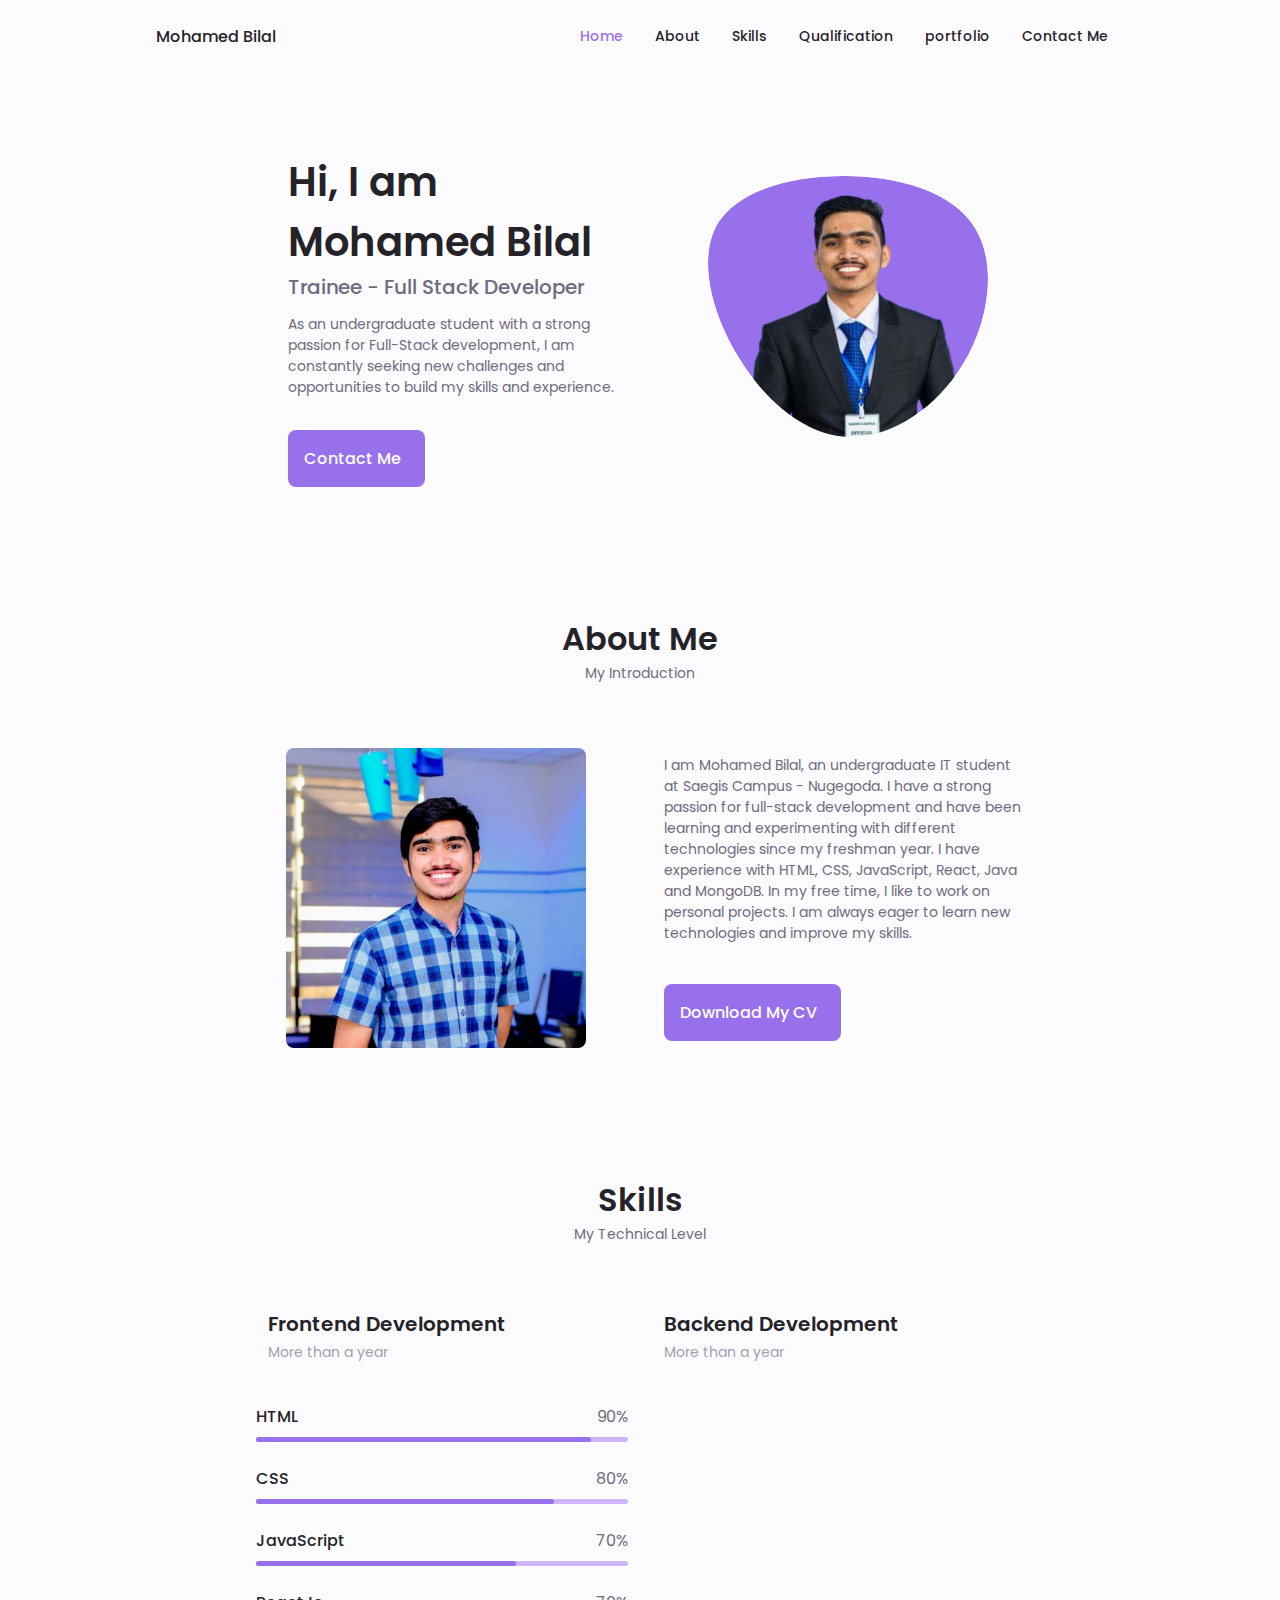
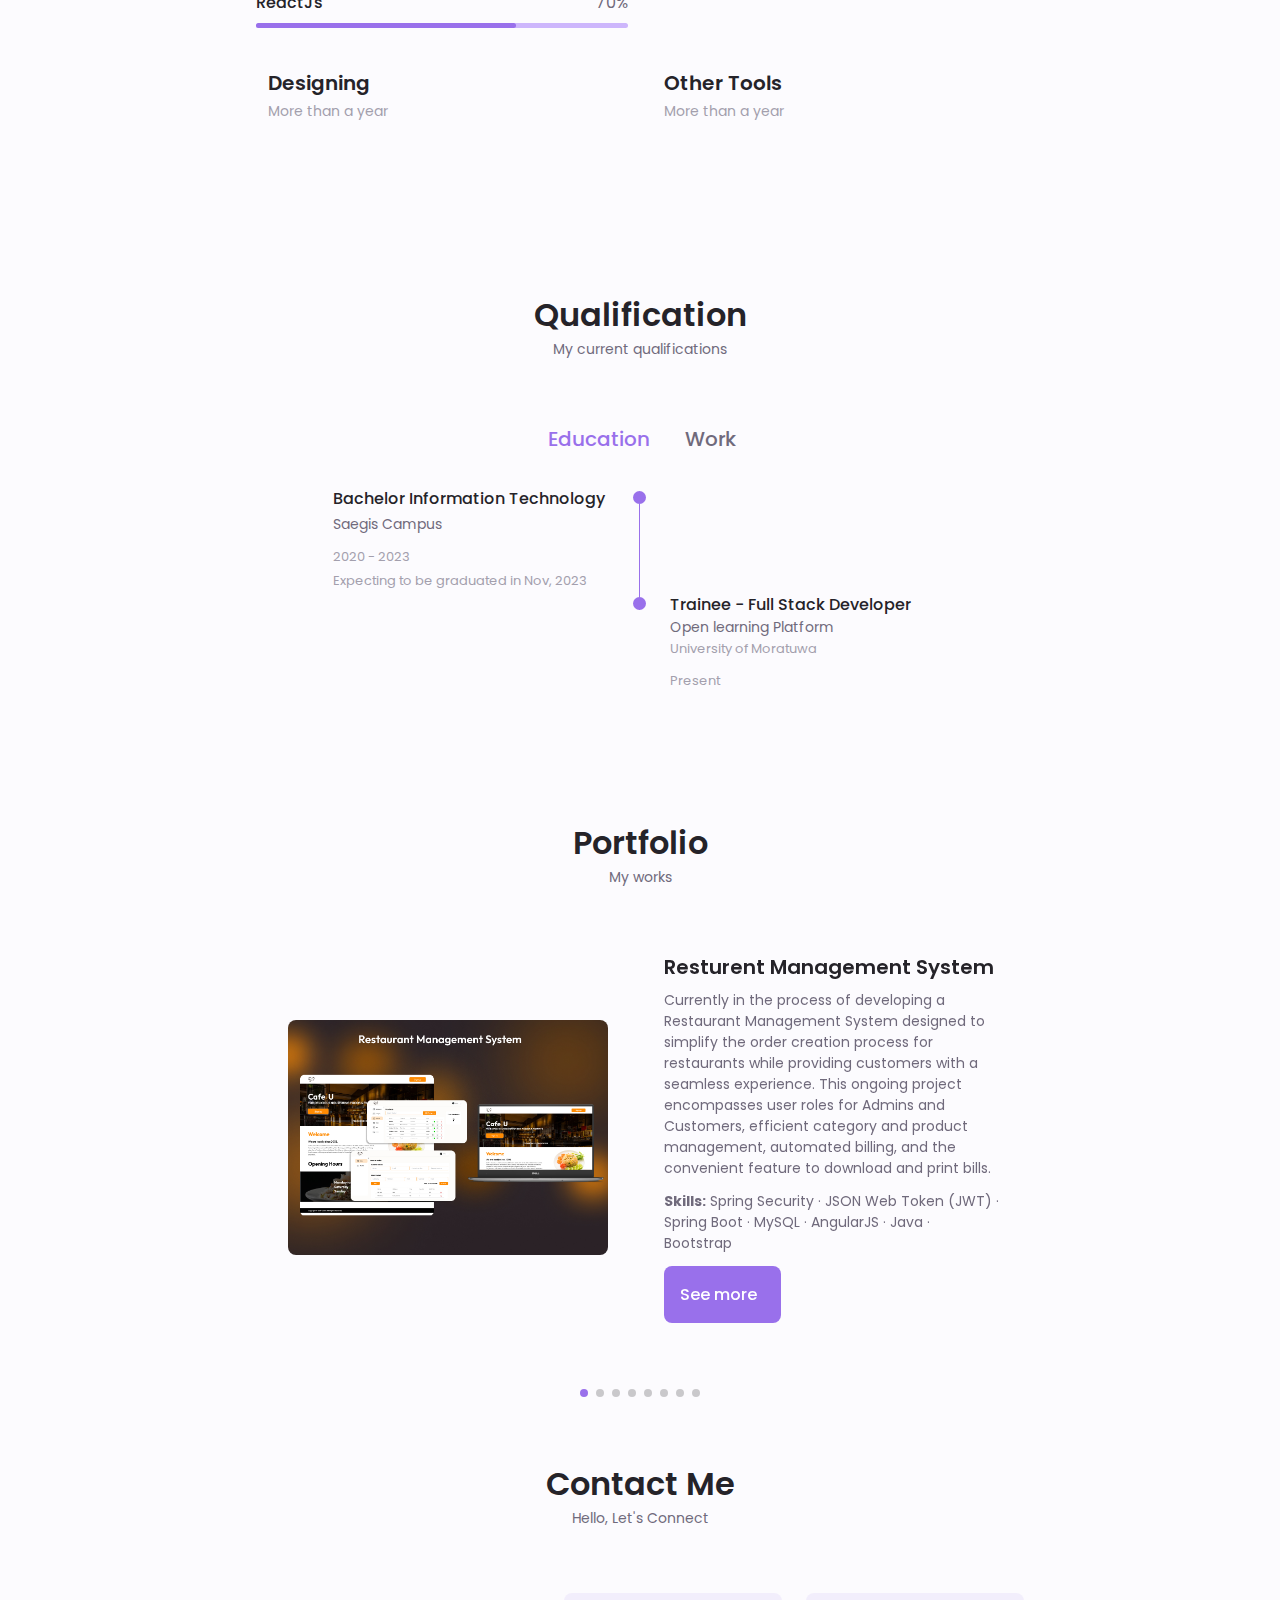
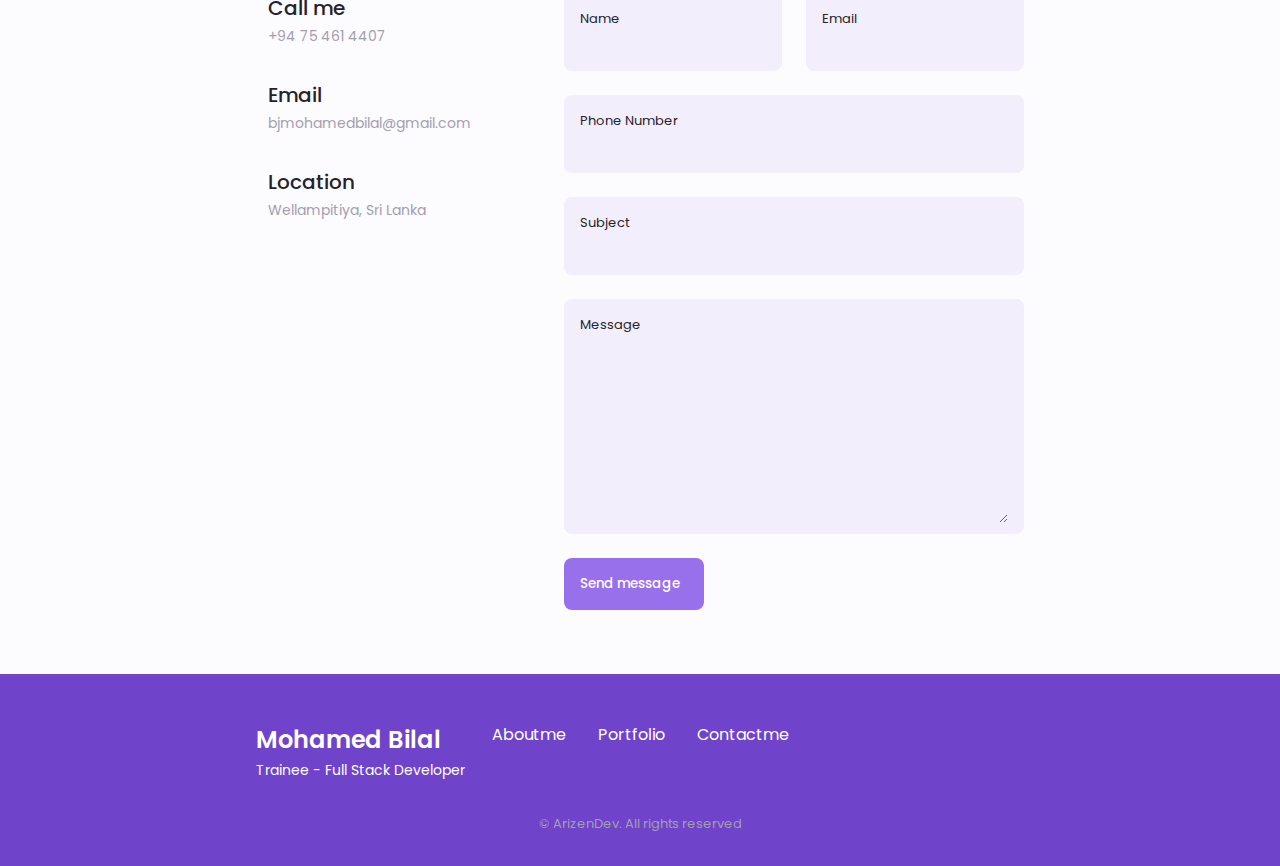
==== index.html @ ae95facd "work update" ====
<!DOCTYPE html>
    <html lang="en">
    <head>
        <meta charset="UTF-8">
        <meta name="viewport" content="width=device-width, initial-scale=1.0">

        <!--==================== UNICONS ====================-->
        <link rel="stylesheet" href="https://unicons.iconscout.com/release/v4.0.0/css/line.css">
        
        <!--==================== SWIPER CSS ====================-->
        <link rel="stylesheet" href="assets/css/swiper-bundle.min.css">
        
        <!--==================== CSS ====================-->
        <link rel="stylesheet" href="assets/css/styles.css">

        <title>Mohamed Bilal</title>
    </head>

    <body>
        <!--==================== HEADER ====================-->
        <header class="header" id="header">
            <nav class="nav container">
                <a href="#" class="nav__logo">Mohamed Bilal</a>

                <div class="nav__menu" id="nav-menu">
                    <ul class="nav__list grid">
                        <li class="nav__item">
                            <a href="#home" class="nav__link active-link">
                                <i class="uil uil-estate nav__icon"></i> Home
                            </a>
                        </li>
                        <li class="nav__item">
                            <a href="#about" class="nav__link">
                                <i class="uil uil-user nav__icon"></i> About
                            </a>
                        </li>
                        <li class="nav__item">
                            <a href="#skills" class="nav__link">
                                <i class="uil uil-bolt-alt nav__icon"></i> Skills
                            </a>
                        </li>
                        <li class="nav__item">
                            <a href="#qualification" class="nav__link">
                                <i class="uil uil-award nav__icon"></i> Qualification
                            </a>
                        </li>
                        <li class="nav__item">
                            <a href="#portfolio" class="nav__link">
                                <i class="uil uil-book-alt nav__icon"></i> portfolio
                            </a>
                        </li>
                        <li class="nav__item">
                            <a href="#contact" class="nav__link">
                                <i class="uil uil-message nav__icon"></i> Contact Me

                            </a>
                    </ul>
                    <i class="uil uil-times nav__close" id="nav-close"></i>
                </div>
                <div class="nav__btns">
                  <i class="uil uil-moon change-theme" id = "theme-button"></i>

                    <div class="nav__toggle" id="nav-toggle">
                        <i class="uil uil-bars"></i>
                    </div> 
                </div>
            </nav>
        </header>

        <!--==================== MAIN ====================-->
        <main class="main">
            <!--==================== HOME ====================-->
            <section class="home section" id="home">
                <div class="home__container container grid">
                    <div class="home__content grid">
                        <div class="home__social">
                            <a href="https://www.linkedin.com/in/bjmbilal" target="_blank" class="home__social-icon">
                                <i class="uil uil-linkedin-alt"></i>
                            </a>
                            <a href="https://github.com/Bilal025" target="_blank" class="home__social-icon">
                                <i class="uil uil-github"></i>
                            </a>
                            <a href="https://www.behance.net/bjmbilal" target="_blank" class="home__social-icon">
                                <i class="uil uil-behance"></i>
                            </a>
                        </div>
                        <div class="home__img">
                         <svg class="home__blob" viewBox="0 0 200 200" xmlns="http://www.w3.org/2000/svg" xmlns:xlink="http://www.w3.org/1999/xlink">
                                <mask id="mask0" mask-type="alpha">
                                    <path d="M190.312 36.4879C206.582 62.1187 201.309 102.826 182.328 134.186C163.346 165.547 
                                    130.807 187.559 100.226 186.353C69.6454 185.297 41.0228 161.023 21.7403 129.362C2.45775 
                                    97.8511 -7.48481 59.1033 6.67581 34.5279C20.9871 10.1032 59.7028 -0.149132 97.9666 
                                    0.00163737C136.23 0.303176 174.193 10.857 190.312 36.4879Z"/>
                                </mask>
                                <g mask="url(#mask0)">
                                    <path d="M190.312 36.4879C206.582 62.1187 201.309 102.826 182.328 134.186C163.346 
                                    165.547 130.807 187.559 100.226 186.353C69.6454 185.297 41.0228 161.023 21.7403 
                                    129.362C2.45775 97.8511 -7.48481 59.1033 6.67581 34.5279C20.9871 10.1032 59.7028 
                                    -0.149132 97.9666 0.00163737C136.23 0.303176 174.193 10.857 190.312 36.4879Z"/>
                                    <image class="home__blob-img" x="-5" y="5" href="./assets/img/perfil.png"/>
                                </g>
                            </svg> 
                            
                        </div>
                        <div class="home__data">
                          <h1 class="home__title">Hi, I am Mohamed Bilal</h1>
                          <h3 class="home__subtitle">Trainee - Full Stack Developer</h3>
                          <p class="home__description">As an undergraduate student with a strong passion for Full-Stack development, I am constantly seeking new challenges and opportunities to build my skills and experience.</p>
                          <a href="#contact" class="button button--flex">
                            Contact Me <i class="uil uil-message button__icon"></i>
                          </a>
                        </div>
                    </div>

                    <!-- <div class="home__scroll">
                       <a href="#about" class="home__scroll-button button--flex">
                        <i class="uil uil-angle-double-down home__scroll-down"></i>
                        <span class="home__scroll-name">Scroll down</span>
                        

                       </a>
                    </div> -->
                </div>
            </section>

            <!--==================== ABOUT ====================-->
            <section class="about section" id="about">
                <h2 class="section__title">About Me</h2>
                <span class="section__subtitle">My Introduction</span>

                <div class="about__container container grid">
                  <img src="./assets/img/about.jpg" alt="" class="about__img">

                  <div class="about__data">
                    <p class="about__description">I am Mohamed Bilal, an undergraduate IT student at Saegis Campus - Nugegoda. 
                      I have a strong passion for full-stack development and have been learning and experimenting with different 
                      technologies since my freshman year. I have experience with HTML, CSS, JavaScript, React, Java and MongoDB. 
                      In my free time, I like to work on personal projects. I am always eager to learn new technologies and improve my skills.</p>

                    <div class="about__button">
                      <div>
                        <a download="" href="./assets/pdf/Mohamed Bilal - CV.pdf" class="button button--flex">
                        Download My CV<i class="uil uil-download-alt button__icon"></i>
                        </a>
                      </div>
                    </div>
                  </div>
                </div>
            </section>

            <!--==================== SKILLS ====================-->
            <section class="skills section" id="skills">
              <h2 class="section__title">Skills</h2>
              <span class="section__subtitle">My Technical Level</span>
              <div class="skills__container container grid">
                <div>

                  <!-- Skill1 -->
                  <div class="skills__content skills__open">
                    <div class="skills__header">
                      <i class="uil uil-brackets-curly skills__icon"></i>

                      <div>
                        <h1 class="skills__title">Frontend Development</h1>
                        <span class="skills__subtitle">More than a year</span>
                      </div>

                      <i class="uil uil-angle-down skills__arrow"></i>
                    </div>

                    <div class="skills__list grid">

                      <div class="skills__data">
                        <div class="skills__titles">
                          <h3 class="skills__name">HTML</h3>
                          <span class="skills__number">90%</span>
                        </div>
                        <div class="skills__bar">
                          <span class="skills__percentage skills__html"></span>
                        </div>
                      </div>

                      <div class="skills__data">
                        <div class="skills__titles">
                          <h3 class="skills__name">CSS</h3>
                          <span class="skills__number">80%</span>
                        </div>
                        <div class="skills__bar">
                          <span class="skills__percentage skills__css"></span>
                        </div>
                      </div>

                      <div class="skills__data">
                        <div class="skills__titles">
                          <h3 class="skills__name">JavaScript</h3>
                          <span class="skills__number">70%</span>
                        </div>
                        <div class="skills__bar">
                          <span class="skills__percentage skills__js"></span>
                        </div>
                      </div>

                      <div class="skills__data">
                        <div class="skills__titles">
                          <h3 class="skills__name">ReactJs</h3>
                          <span class="skills__number">70%</span>
                        </div>
                        <div class="skills__bar">
                          <span class="skills__percentage skills__react"></span>
                        </div>
                      </div>

                    </div>
                  </div>
                </div>
                <div>  
                  <!-- Skill2 -->
                 <div class="skills__content skills__close">
                  <div class="skills__header">
                      <i class="uil uil-server-network-alt skills__icon"></i>

                      <div>
                        <h1 class="skills__title">Backend Development</h1>
                        <span class="skills__subtitle">More than a year</span>
                      </div>

                      <i class="uil uil-angle-down skills__arrow"></i>
                    </div>

                    <div class="skills__list grid">

                      <div class="skills__data">
                        <div class="skills__titles">
                          <h3 class="skills__name">Java</h3>
                          <span class="skills__number">80%</span>
                        </div>
                        <div class="skills__bar">
                          <span class="skills__percentage skills__java"></span>
                        </div>
                      </div>

                      <div class="skills__data"> 
                        <div class="skills__titles">
                          <h3 class="skills__name">Spring</h3>
                          <span class="skills__number">60%</span>
                        </div>
                        <div class="skills__bar">
                          <span class="skills__percentage skills__spring"></span>
                        </div>
                      </div> 

                      <div class="skills__data">
                        <div class="skills__titles">
                          <h3 class="skills__name">PHP</h3>
                          <span class="skills__number">50%</span>
                        </div>
                        <div class="skills__bar">
                          <span class="skills__percentage skills__php"></span>
                        </div>
                      </div>

                       <div class="skills__data">
                        <div class="skills__titles">
                          <h3 class="skills__name">NodeJs</h3>
                          <span class="skills__number">50%</span>
                        </div>
                        <div class="skills__bar">
                          <span class="skills__percentage skills__node"></span>
                        </div>
                      </div> 

                      <div class="skills__data">
                        <div class="skills__titles">
                          <h3 class="skills__name">My SQL</h3>
                          <span class="skills__number">80%</span>
                        </div>
                        <div class="skills__bar">
                          <span class="skills__percentage skills__sql"></span>
                        </div>
                      </div>

                      <div class="skills__data">
                        <div class="skills__titles">
                          <h3 class="skills__name">Mongo DB</h3>
                          <span class="skills__number">80%</span>
                        </div>
                        <div class="skills__bar">
                          <span class="skills__percentage skills__mongo"></span>
                        </div>
                      </div>

                      <div class="skills__data">
                        <div class="skills__titles">
                          <h3 class="skills__name">Firebase</h3>
                          <span class="skills__number">60%</span>
                        </div>
                        <div class="skills__bar">
                          <span class="skills__percentage skills__firebase"></span>
                        </div>
                      </div>

                    </div>
                  </div>

                </div>
                <div>

                  <!-- Skill3 -->
                  <div class="skills__content skills__close">
                    <div class="skills__header">
                      <i class="uil uil-swatchbook skills__icon"></i>

                      <div>
                        <h1 class="skills__title">Designing</h1>
                        <span class="skills__subtitle">More than a year</span>
                      </div>

                      <i class="uil uil-angle-down skills__arrow"></i>
                    </div>

                    <div class="skills__list grid">
 
                      <div class="skills__data">
                        <div class="skills__titles">
                          <h3 class="skills__name">Figma</h3>
                          <span class="skills__number">80%</span>
                        </div>
                        <div class="skills__bar">
                          <span class="skills__percentage skills__figma"></span>
                        </div>
                      </div>

                      <div class="skills__data">
                        <div class="skills__titles">
                          <h3 class="skills__name">Adobe XD</h3>
                          <span class="skills__number">70%</span>
                        </div>
                        <div class="skills__bar">
                          <span class="skills__percentage skills__xd"></span>
                        </div>
                      </div>

                      <div class="skills__data">
                        <div class="skills__titles">
                          <h3 class="skills__name">Illustrator</h3>
                          <span class="skills__number">70%</span>
                        </div>
                        <div class="skills__bar">
                          <span class="skills__percentage skills__illustrator"></span>
                        </div>
                      </div>

                      <div class="skills__data">
                        <div class="skills__titles">
                          <h3 class="skills__name">Photoshop</h3>
                          <span class="skills__number">70%</span>
                        </div>
                        <div class="skills__bar">
                          <span class="skills__percentage skills__photoshop"></span>
                        </div>
                      </div>

                    </div>
                  </div>

                </div>

                <div>
                  <!-- Skill4 -->
                  <div class="skills__content skills__close">
                    <div class="skills__header">
                      <i class="uil uil-archive-alt skills__icon"></i>

                      <div>
                        <h1 class="skills__title">Other Tools</h1>
                        <span class="skills__subtitle">More than a year</span>
                      </div>

                      <i class="uil uil-angle-down skills__arrow"></i>
                    </div>

                    <div class="skills__list grid">
 
                      <div class="skills__data">
                        <div class="skills__titles">
                          <h3 class="skills__name">Git</h3>
                          <span class="skills__number">60%</span>
                        </div>
                        <div class="skills__bar">
                          <span class="skills__percentage skills__git"></span>
                        </div>
                      </div>

                      <div class="skills__data">
                        <div class="skills__titles">
                          <h3 class="skills__name">WordPress</h3>
                          <span class="skills__number">70%</span>
                        </div>
                        <div class="skills__bar">
                          <span class="skills__percentage skills__wp"></span>
                        </div>
                      </div>
                    </div>
                  </div>

                </div>
              </div>
            </section>

            <!--==================== QUALIFICATION ====================-->
            <section class="qualification section" id="qualification">

              <h2 class="section__title">Qualification</h2>
              <span class="section__subtitle">My current qualifications</span>

              <div class="qualification__container container">
                <div class="qualification__tabs">
                  <div class="qualification__button button--flex qualification__active" data-target='#education'>
                    <i class="uil uil-graduation-cap qualification__icon"></i>
                    Education
                  </div>
                  <div class="qualification__button button--flex" data-target='#work'>
                    <i class="uil uil-suitcase qualification__icon"></i>
                    Work

                  </div>
                </div>

                <div class="qualification__sections">
                   <!--Conternt 1-->
                   <div class="qualification__content qualification__active" data-content id = "education">
                    <!-- data 1 -->

                     <div class="qualification__data">
                      <div>
                        <h3 class="qualification__title">Bachelor Information Technology</h3>
                        <span class="qualification__subtitle">Saegis Campus</span>
                        <div class="qualification__calendar">
                          <i class="uil uil-calendar-alt"></i>
                          2020 - 2023
                        </div>
                        <span class="qualification__subtitle-small">
                          Expecting to be graduated in Nov, 2023
                        </span>
                      </div>
                      <div>
                        <span class="qualification__rounder"></span>
                        <span class="qualification__line"></span>
                      </div>
                     </div> 

                     <div class="qualification__data">
                      <div></div>
                      <div>
                        <span class="qualification__rounder"></span>
                        <!-- <span class="qualification__line"></span> -->
                      </div>
                      <div>
                        <h3 class="qualification__title">Trainee - Full Stack Developer</h3>
                        <span class="qualification__subtitle">
                          Open learning Platform 
                          <span class="qualification__subtitle-small">
                            University of Moratuwa
                          </span>
                        </span>
                        
                        <div class="qualification__calendar">
                          <i class="uil uil-calendar-alt"></i>
                          Present
                        </div>
                      </div>
                      
                     </div> 
                      
                   </div>

                   <!--Conternt 2-->
                   <div class="qualification__content" data-content id = "work">

                    <!-- data 1 -->
                     <div class="qualification__data">
                      <div>
                        <h3 class="qualification__title">Account Assistant</h3>
                        <span class="qualification__subtitle">Grasshopers (Pvt) Ltd</span>
                        <div class="qualification__calendar">
                          <i class="uil uil-calendar-alt"></i>
                          2019 - 2020
                        </div>
                      </div>
                      <div>
                        <span class="qualification__rounder"></span>
                        <span class="qualification__line"></span>
                      </div>
                     </div> 

                     <div class="qualification__data">
                      <div></div>
                      <div>
                        <span class="qualification__rounder"></span>
                        <span class="qualification__line"></span>
                      </div>
                      <div>
                        <h3 class="qualification__title">Freelance</h3>
                        <span class="qualification__subtitle">Fiverr, Upwork, Freelancer <br>
                          <span class="qualification__subtitle-small">
                            @arizen_dev
                           </span>
                        </span>
                        <div class="qualification__calendar">
                          <i class="uil uil-calendar-alt"></i>
                          present
                        </div>
                      </div>
                      
                     </div>  
                     
                     <div class="qualification__data">
                      <div>
                        <h3 class="qualification__title">Founder</h3>
                        <span class="qualification__subtitle webtop">ArizenDev <br /> <a href="https://arizendev.com/" class="web" target="_blank"> <i class="uil uil-globe"></i> arizendev.com</a></span>
                        <div class="qualification__calendar">
                          <i class="uil uil-calendar-alt"></i>
                          2023
                        </div>
                        
                      </div>
                      <div>
                        <span class="qualification__rounder"></span>
                        <!-- <span class="qualification__line"></span> -->
                      </div>
                     </div>
                     
                   </div>
                </div>
              </div>
            </section>

            <!--==================== PORTFOLIO ====================-->
            <section class="portfolio section" id="portfolio">
                <h2 class="section__title">Portfolio</h2>
                <span class="section__subtitle">My works</span>

                <div class="portfolio__container container swiper mySwiper">
                  <div class="swiper-wrapper">

                  <div class="portfolio__content grid swiper-slide">
                  <img src="assets/img/portfolio_7.jpg" alt="" class="portfolio__img">

                    <div class="portfolio__data">
                      <h3 class="portfolio__title">Resturent Management System</h3>
                      <p class="portfolio__description">Currently in the process of developing a Restaurant Management System designed to simplify the order creation process for restaurants while providing customers with a seamless experience. This ongoing project encompasses user roles for Admins and Customers, efficient category and product management, automated billing, and the convenient feature to download and print bills.</p>
                      <p class="portfolio__description"><b>Skills:</b> Spring Security · JSON Web Token (JWT) · Spring Boot · MySQL · AngularJS · Java · Bootstrap</p>
                         <a href="https://github.com/Bilal025/RestaurantManagementSystem.git" class="button button--flex button--small portfolio__button">
                          See more
                          <i class="uil uil-arrow-up-right button__icon"></i>
                        </a> 
                    </div>
                </div>
                <div class="portfolio__content grid swiper-slide">
                  <img src="assets/img/portfolio_1.jpg" alt="" class="portfolio__img">

                    <div class="portfolio__data">
                      <h3 class="portfolio__title">EventoEMS - Event management system</h3>
                      <p class="portfolio__description">Our Event Management System is a streamlined solution for campus event planning, registration, and ticket booking. I played a key role as the architect, created the UI where I incorporated modern design principles and prioritized user experience. We are developing the system using the MERN stack.</p>
                      <p class="portfolio__description"><b>Skills:</b> Figma · Ui/ux · React.js · MongoDB · Node.js · Express.js · Requirements Analysis · Tailwind CSS</p>

                         <a href="https://github.com/Bilal025/EventoEMS.git" class="button button--flex button--small portfolio__button">
                          See more
                          <i class="uil uil-arrow-up-right button__icon"></i>
                        </a> 
                    </div>
                </div>

                <div class="portfolio__content grid swiper-slide">
                  <img src="assets/img/portfolio_8.jpg" alt="" class="portfolio__img">

                    <div class="portfolio__data">
                      <h3 class="portfolio__title">The Yacht Sri Lanka - Hotel Booking Website</h3>
                      <p class="portfolio__description">I designed a sleek hotel booking site for Yacht Sri Lanka using WordPress, with a visually stunning UI designed in Figma. The platform features a user-friendly booking system, ensuring a seamless and elegant experience for visitors. The responsive design guarantees accessibility across devices, while WordPress flexibility empowers easy content management for the client.</p>
                        <p class="portfolio__description"><b>Skills:</b> WordPress · CMS · Figma</p>

                         <a href="https://theyachtsrilanka.com" class="button button--flex button--small portfolio__button">
                          Demo
                          <i class="uil uil-arrow-up-right button__icon"></i>
                        </a> 
                    </div>
                </div>

                <div class="portfolio__content grid swiper-slide">
                  <img src="assets/img/portfolio_2.jpg" alt="" class="portfolio__img">

                    <div class="portfolio__data">
                      <h3 class="portfolio__title">Ecommerce mobile App - Kotlin</h3>
                      <p class="portfolio__description">Introducing my Kotlin Mock Ecommerce Mobile App, 
                        showcasing my proficiency in Kotlin programming. 
                        I am planning to develop additional functionalities and deploy it on a 
                        live server for an enhanced shopping experience.</p>
                        <p class="portfolio__description"><b>Skills:</b> XML · Android Studio · Kotlin</p>

                         <a href="https://github.com/Bilal025/EShopECO.git" class="button button--flex button--small portfolio__button">
                          Demo
                          <i class="uil uil-arrow-up-right button__icon"></i>
                        </a> 
                    </div>
                </div>

                <div class="portfolio__content grid swiper-slide">
                  <img src="assets/img/portfolio_6.jpg" alt="" class="portfolio__img">

                    <div class="portfolio__data">
                      <h3 class="portfolio__title">Car Sharing Platform - UI design</h3>
                      <p class="portfolio__description">Enhancing the Car Sharing Platform Journey! Discover the Stylish and Intuitive Mobile UI Design I Created for a Seamless Experience.</p>
                         <a href="https://www.behance.net/gallery/178337799/Car-sharing-platform" class="button button--flex button--small portfolio__button">
                          Checkout on Behance
                          <i class="uil uil-arrow-up-right button__icon"></i>
                        </a> 
                    </div>
                </div>

                <div class="portfolio__content grid swiper-slide">
                  <img src="assets/img/portfolio_5.png" alt="" class="portfolio__img">

                    <div class="portfolio__data">
                      <h3 class="portfolio__title">Hotel Booking Website Design</h3>
                      <p class="portfolio__description">Prototype UI Design for Hotel Booking Website Created Using Figma. This design is for a case study aimed at recreating a website.</p>
                         <a href="https://www.behance.net/gallery/174541839/Hotel-Booking-website-design" class="button button--flex button--small portfolio__button">
                          Checkout on Behance
                          <i class="uil uil-arrow-up-right button__icon"></i>
                        </a> 
                    </div>
                </div>

                <div class="portfolio__content grid swiper-slide">
                  <img src="assets/img/portfolio_3.jpg" alt="" class="portfolio__img">

                    <div class="portfolio__data">
                      <h3 class="portfolio__title">Portfolio website</h3>
                      <p class="portfolio__description">My portfolio website, built during my leisure time, 
                        presents a professional profile to recruiters, 
                        showcasing my skills and projects for career advancement.</p>
                        <p class="portfolio__description"><b>Skills:</b> JavaScript · HTML · Cascading Style Sheets (CSS)</p>

                         <a href="#" class="button button--flex button--small portfolio__button">
                          See More
                          <i class="uil uil-arrow-up-right button__icon"></i>
                        </a> 
                    </div>
                </div>

                <div class="portfolio__content grid swiper-slide">
                  <img src="assets/img/portfolio_4.jpg" alt="" class="portfolio__img">

                    <div class="portfolio__data">
                      <h3 class="portfolio__title">Field visit mobile App UI design</h3>
                      <p class="portfolio__description">Prototype UI design for university Field visit mobile app created using Adobe XD</p>
                        <!-- <a href="#" class="button button--flex button--small portfolio__button">
                          Checkout on Behance
                          <i class="uil uil-arrow-up-right button__icon"></i>
                        </a> -->
                    </div>
                </div>
                </div>

                <div class="swiper-button-next">
                  <i class="uil uil-angle-right-b swiper-portfolio-icon"></i>
                </div>
                <div class="swiper-button-prev">
                  <i class="uil uil-angle-left-b swiper-portfolio-icon"></i>
                </div>

                <div class="swiper-pagination"></div>
              </div>
            </section>

            <!--==================== CONTACT ME ====================-->
            <section class="contact section" id="contact">
              <h2 class="section__title">Contact Me</h2>
              <span class="section__subtitle">Hello, Let's Connect</span>

              <div class="contact__container container grid">
                <div>
                  <div class="contact__information">
                    <i class="uil uil-phone contact__icon"></i>
                    
                    <div>
                      <h3 class="contact__title">Call me</h3>
                      <span class="contact__subtitle">+94 75 461 4407</span> 
                    </div>
                  </div>

                  <div class="contact__information">
                    <i class="uil uil-envelope contact__icon"></i>
                    
                    <div>
                      <h3 class="contact__title">Email</h3>
                      <span class="contact__subtitle">bjmohamedbilal@gmail.com</span>
                    </div>
                  </div>

                  <div class="contact__information">
                    <i class="uil uil-map-marker contact__icon">  </i>
                    
                    <div>
                      <h3 class="contact__title">Location</h3>
                      <span class="contact__subtitle">Wellampitiya, Sri Lanka</span>
                    </div>
                  </div>
                </div>
          <!-- FORM-->  
                <form action="https://formsubmit.co/4cc9ce037cc29cca28f26332a8a9261b" method="POST" class="contact__form grid">
                  <div class="contact__inputs grid">
                    <div class="contact__content">
                      <lable class="contact__lable">Name</lable>
                      <input type="text" name="name" id="formName" class="contact__input" required>
                    </div>
                    <div class="contact__content">
                      <lable class="contact__lable">Email</lable>
                      <input type="email" name="email" id="formEmail" class="contact__input" required>
                    </div> 
                  </div>
                  <div class="contact__content">
                    <lable class="contact__lable">Phone Number</lable>
                    <input type="text" name="number" id="formNumber" class="contact__input" required>
                  </div> 
                  <div class="contact__content">
                    <lable class="contact__lable">Subject</lable>
                    <input type="text" name="_subject" value="" id="formSubject" class="contact__input" required>
                  </div> 
                  <div class="contact__content">
                    <lable class="contact__lable">Message</lable>
                    <textarea name="message" id="formMessage" cols="0" rows="7" class="contact__input"></textarea>
                  </div> 
                  <input type="hidden" name="_captcha" value="false">
                  <input type="hidden" name="_template" value="table">
                  <input type="hidden" name="_next" value="https://bilal025.github.io/Bilal-portfolio-website/Thanks.html">
                  <!-- <input type="hidden" name="_next" value="http://127.0.0.1:5500/Thanks.html"> -->
                  <!-- <input type="hidden" name="_autoresponse" value="your custom message">-->

                  <div>
                    <button type="submit" class="button button--flex" onsubmit="reset();">
                      Send message
                      <i class="uil uil-message button__icon"></i>
                    </button>
                  </div>
                </form>
              </div> 
            </section>
        </main>

        <!--==================== FOOTER ====================-->
        <footer class="footer">
         <div class="footer__bg">
          <div class="footer__container container grid">
            <div>
              <h1 class="footer__title">Mohamed Bilal</h1>
              <span class="footer__subtitle">Trainee - Full Stack Developer</span>
              
            </div>
            <ul class="footer__links">
              <li>
                <a href="#about" class="footer__link">Aboutme</a>
              </li>
              <li>
                <a href="#portfolio" class="footer__link">Portfolio</a>
              </li>
              <li>
                <a href="#contact" class="footer__link">Contactme</a>
              </li>
            </ul>
            

            <div class="footer__socials">
              <a href="https://web.facebook.com/mobilal025/" target="_blank" class="footer__social">
                <i class="uil uil-facebook-f"></i>
              </a>
              <a href="https://www.instagram.com/__mr_._jay__/" target="_blank" class="footer__social">
                <i class="uil uil-instagram"></i>
              </a>
              <a href="https://www.linkedin.com/in/bjmbilal/" target="_blank" class="footer__social">
                <i class="uil uil-linkedin-alt"></i>
              </a>
            </div>
          </div>

          <p class="footer__copy">&#169 ArizenDev. All rights reserved</p>
         </div>
        </footer>
        
        <!--==================== SCROLL TOP ====================-->
        
        <a href="#" class="scrollup" id="scroll-up">
          <i class="uil uil-arrow-up scrollup__icon"></i>
        </a>

        <!--==================== SWIPER JS ====================-->
        <script src="assets/js/swiper-bundle.min.js"></script>

        <!--==================== MAIN JS ====================-->
        <script src="assets/js/main.js"></script>

        <!--==================== EMAIL send ====================-->
        <script src="https://smtpjs.com/v3/smtp.js"></script>
    </body>
</html>
---- assets/css/styles.css ----
/*==================== GOOGLE FONTS ====================*/
@import url('https://fonts.googleapis.com/css2?family=Poppins:wght@400;500;600&display=swap');

/*==================== VARIABLES CSS ====================*/
:root {
    --header-height: 3rem;

    /*========== Colors ==========*/
    --hue-color: 260; /*277 230*/
    --first-color: hsl(var(--hue-color), 75%, 68%);
    --first-color-second: hsl(var(--hue-color), 69%, 61%);
    --first-color-alt: hsl(var(--hue-color), 57%, 53%);
    --first-color-lighter: hsl(var(--hue-color), 92%, 85%);
    --title-color: hsl(var(--hue-color), 8%, 15%);
    --text-color: hsl(var(--hue-color), 8%, 45%);
    --text-color-light: hsl(var(--hue-color), 8%, 65%);
    --input-color: hsl(var(--hue-color), 70%, 96%);
    --body-color: hsl(var(--hue-color), 60%, 99%);
    --container-color: #fff;
    --scroll-bar-color: hsl(var(--hue-color), 12%, 90%);
    --scroll-thumb-color: hsl(var(--hue-color), 12%, 80%);
    
    --body-font: 'Poppins', sans-serif;

    
    --big-font-size: 2rem;
    --h1-font-size: 1.5rem;
    --h2-font-size: 1.25rem;
    --h3-font-size: 1.125rem;
    --normal-font-size: .938rem;
    --small-font-size: .813rem;
    --smaller-font-size: .6669rem;

    /*========== Font weight ==========*/
    --font-medium: 500;
    --font-semi-bold: 600;
    --font-bold: 800;

    /*========== Margenes Bottom ==========*/
    /* .25rem = 4px, .5rem = 8px, .75rem = 12px ... */
    --mb-0-25: .25rem;
    --mb-0-5: .5rem;
    --mb-0-75: .75rem;
    --mb-1: 1rem;
    --mb-1-5: 1.5rem;
    --mb-2: 2rem;
    --mb-2-5: 2.5rem;
    --mb-3: 3rem;

    /*========== z index ==========*/
    --z-tooltip: 10;
    --z-fixed: 100;
    --z-modal: 1000;
}

/* Font size for large devices */
@media screen and (min-width: 968px) {
    :root {
        --big-font-size: 2.5rem;
        --h1-font-size: 2rem; 
        --h2-font-size: 1.5rem;
        --h3-font-size: 1.25rem;
        --normal-font-size: 1rem;
        --small-font-size: .875rem;
        --smaller-font-size: .813rem;
    }
}

/*========== Variables Dark theme ==========*/
body.dark-theme{
    --first-color-second: hsl(var(--hue-color), 30%, 8%);
    --title-color: hsl(var(--hue-color), 8%, 95%);
    --text-color: hsl(var(--hue-color), 8%, 75%);
    --input-color: hsl(var(--hue-color), 29%, 16%);
    --body-color: hsl(var(--hue-color), 28%, 12%);
    --container-color: hsl(var(--hue-color), 29%, 16%);
    --scroll-bar-color: hsl(var(--hue-color), 12%, 48%);
    --scroll-thumb-color: hsl(var(--hue-color), 12%, 36%);
}


/*========== Button Dark/Light ==========*/
.nav__btns{
  display: flex;
  align-items: center;
}
.change-theme{
  font-size: 1.25rem;
  color: var(--title-color);
  margin-right: var(--mb-1);
  cursor: pointer;
}
.change-theme:hover{
  color: var(--first-color);
}


/*==================== BASE ====================*/
* {
  box-sizing: border-box;
  padding: 0;
  margin: 0;
}

html {
  scroll-behavior: smooth;
}

body {
  margin: 0 0 var(--header-height) 0;
  font-family: var(--body-font);
  font-size: var(--normal-font-size);
  background-color: var(--body-color);
  color: var(--text-color);
  
}

h1, h2, h3, h4 {
  color: var(--title-color);
  font-weight: var(--font-semi-bold);
}

ul {
  list-style: none;
}

a {
  text-decoration: none;
}

img {
  max-width: 100%;
  height: auto;
}
button{
  text-decoration: none;
  outline: none;
  border: none;
  font-family: var(--body-font);
  cursor: pointer;
}

/*==================== REUSABLE CSS CLASSES ====================*/
.section {
  padding: 2rem 0 4rem;
}

.section__title {
  font-size: var(--h1-font-size);
  color: var(--title-color);
}

.section__subtitle {
  display: block;
  font-size: var(--small-font-size);
  margin-bottom: var(--mb-3);
}

.section__title, 
.section__subtitle {
  text-align: center;
}

/*==================== LAYOUT ====================*/
.container {
  max-width: 768px;
  margin-left: var(--mb-0-5);
  margin-right: var(--mb-0-5);
}

.grid {
  display: grid;
  gap: 1.5rem;
}

.header {
  width: 100%;
  position: fixed;
  bottom: 0;
  left: 0;
  z-index: var(--z-fixed);
  background-color: var(--body-color);
}

/*==================== NAV ====================*/
.nav {
  max-width: 968px;
  height: var(--header-height);
  display: flex;
  justify-content: space-between;
  align-items: center;
}
.nav__logo,
.nav__toggle{
  color: var(--title-color);
  font-weight: var(--font-medium);
}
.nav__logo:hover{
  color: var(--first-color);
}
.nav__toggle{
  font-size: 1.1rem; 
  cursor: pointer;
}
.nav__toggle:hover{
  color: var(--first-color);
}
@media screen and (max-width: 767px) {
  .nav__menu{
    position: fixed;
    bottom: -100%;
    left: 0;
    width: 100%;
    background-color: var(--body-color);
    padding: 2rem 1.5rem 4rem;
    box-shadow: 0 -1px 4px rgba(0, 0, 0, .15);
    border-radius: 1.5rem;
    transition: .4s;
  }
}
  .nav__list{
    grid-template-columns: repeat(3, 1fr);
    gap: 2rem;
  } 
  .nav__link{
    display: flex;
    flex-direction: column;
    align-items: center;
    font-size: var(--small-font-size);
    color: var(--title-color);
    font-weight: var(--font-medium);
  }
  .nav__link:hover{
    color: var(--first-color);
  }
  .nav__icon {
    font-size: 1.2rem;
  }
  .nav__close{
    position: absolute;
    right: 1.3rem;
    bottom: .5rem;
    font-size: 1.5rem;
    cursor: pointer;
    color: var(--first-color);
  }
  .nav__close:hover{
    color: var(--first-color-alt);
  }

/* show menu */
.show-menu{
  bottom: 0;
}


/* Active link */
.active-link{
  color: var(--first-color);
}

/* Change background header */
.scroll-header{
  box-shadow: 0 -1px 4px rgba(0, 0, 0, .15);
}


/*==================== HOME ====================*/
.home__container{
  gap: 1rem;
}
.home__content{
  grid-template-columns: .5fr 3fr;
  padding-top: 3.5rem;
  align-items: center;
}
.home__social{
  display: grid;
  grid-template-columns: max-content;
  row-gap: 1rem;
}
.home__social-icon{
  font-size: 1.25rem;
  color: var(--first-color);
}
.home__social-icon:hover{
  color: var(--first-color-alt);
}
.home__blob{
  width: 200px;
  fill: var(--first-color);
}
.home__blob-img{
    width: 220px;
      
}
.home__data{
  grid-column: 1/3;
}
.home__title{
  font-size: var(--big-font-size);
}
.home__subtitle{
  font-size: var(--h3-font-size);
  color: var(--text-color);
  font-weight: var(--font-medium);
  margin-bottom: var(--mb-0-75);
}
.home__description{
  margin-bottom: var(--mb-2);
  font-size: var(--small-font-size);
}
.home__scroll{
  display: none;
}
.home__scroll-button{
  color: var(--first-color);
  transition: .3s;
}
.home__scroll-button:hover{
  transform: translateY(.25rem);
}
.home__scroll-down{
  font-size: 2rem;
}
.home__scroll-name{
  font-size: var(--small-font-size);
  color: var(--title-color);
  font-weight: var(--font-medium);
  margin-right: var(--mb-0-25);
}

/*==================== BUTTONS ====================*/
.button{
  display: inline-block;
  background-color: var(--first-color);
  color: #fff;
  padding: 1rem;
  border-radius: .5rem;
  font-weight: var(--font-medium);
}
.button:hover{
  background-color: var(--first-color-alt);
}
.button__icon{
  font-size: 1rem;
  margin-left: var(--mb-0-5);
  transition: .3s;
}
.button--flex{
  display: inline-flex;
  align-items: center;
}

/*==================== ABOUT ====================*/
.about__img{
  width: 200px;
  border-radius: .5rem;
  justify-self: center;
  align-items: center;
}
.about__description{
  text-align: center;
  margin-bottom: var(--mb-2-5);
  font-size: var(--small-font-size);
}
.about__button{
  display: flex;
   justify-content: center;
}
/*==================== SKILLS ====================*/
.skills__container{
  row-gap: 0;

}
.skills__header{
  display: flex;
  align-items: center;
  margin-bottom: var(--mb-2-5);
  cursor: pointer;
}
.skills__icon,
.skills__arrow{
   font-size: 2rem;
   color: var(--first-color);
}
.skills__icon{
  margin-right: var(--mb-0-75);
}
.skills__title{
  font-size: var(--h3-font-size);
}
.skills__subtitle{
  font-size: var(--small-font-size);
  color: var(--text-color-light);
}
.skills__arrow{
  margin-left: auto;
  transition: .4s;
}
.skills__titles{
  display: flex;
  justify-content: space-between;
  margin-bottom: var(--mb-0-5);
}
.skills__name{
  font-size: var(--normal-font-size);
  font-weight: var(--font-medium);
}
.skills__bar,
.skills__percentage{
  height: 5px;
  border-radius: .25rem;
}
.skills__bar{
  background-color: var(--first-color-lighter);
}
.skills__percentage{
  display: block; 
  background-color: var(--first-color);
}
.skills__html{
  width: 90%;
}
.skills__css{
  width: 80%;
}
.skills__js{
  width: 70%;
}
.skills__react{
  width: 70%;
}
.skills__git{
  width: 80%;
}
.skills__wp{
  width: 70%;
}
.skills__java{
  width: 80%;
}
.skills__php{
  width: 50%;
}
.skills__sql{
  width: 80%;
}
.skills__mongo{
  width: 80%;
}
.skills__firebase{
  width: 60%;
}
.skills__spring{
  width: 60%;
}
.skills__node{
  width: 50%;
}
.skills__figma{
  width: 80%;
}
.skills__xd{
  width: 70%;
}
.skills__illustrator{
  width: 70%;
}
.skills__photoshop{
  width: 70%;
}
.skills__close .skills__list{
  height: 0;
  overflow: hidden;
}

.skills__open .skills__list{
  height: max-content;
  margin-bottom: var(--mb-2-5);
}
.skills__open .skills__arrow{
  transform: rotate(-180deg);
}

/*==================== QUALIFICATION ====================*/

.qualification__tabs{
  display: flex;
  justify-content: space-evenly;
  margin-bottom: var(--mb-2);
}

.qualification__button{
  font-size: var(--h3-font-size);
  font-weight: var(--font-medium);
  cursor: pointer;
}
.qualification__button:hover{
  color: var(--first-color);
}
.qualification__icon{
  font-size: 1.8rem;
  margin-right: var(--mb-0-25) ;
}
.qualification__data{
  display: grid;
  grid-template-columns: 1fr max-content 1fr;
  column-gap: 1.5rem; 
}
.qualification__title{
  font-size: var(--normal-font-size);
  font-weight: var(--font-medium);
}

.qualification__subtitle{
  display: inline-block;
  font-size: var(--small-font-size);
  margin-bottom: var(--mb-0-75);
}
.web{
  margin-top: 10px;
  color: var(--text-color-light);
  font-weight: var(--font-medium);
}
.webtop{
  line-height: 28px;
}
.qualification__subtitle-small{
  display: inline-block;
  font-size: var(--smaller-font-size);
  color: var(--text-color-light);
}

.qualification__calendar{
  font-size: var(--smaller-font-size);
  color: var(--text-color-light);
}

.qualification__rounder{
  display: inline-block;
  width: 13px;
  height: 13px;
  background-color: var(--first-color);
  border-radius: 50%;
}

.qualification__line{
  display: block;
  width: 1px;
  height: 100%;
  background-color: var(--first-color);
  transform: translate(6px, -7px);
}

.qualification [data-content]{
  display: none;
}
.qualification__active[data-content]{
  display: block;
}
.qualification__button.qualification__active{
  color: var(--first-color);
}

/*==================== PORTFOLIO ====================*/
.portfolio__container{
  overflow: initial;
}
.portfolio__content{
  padding: 0rem 1.5rem
}
.portfolio__img{
  width: 265px;
  border-radius: .5rem;
  justify-self: center;
}
.portfolio__title{
  font-size: var(--h3-font-size);
  margin-bottom: var(--mb-0-5);
}
.portfolio__description{
  margin-bottom: var(--mb-0-75);
  font-size: var(--small-font-size); 
}
.portfolio__button:hover .button__icon{
  transform: translateX(.15rem) translateY(-.15rem);
}

.swiper-button-prev::after,
.swiper-button-next::after{
  content: '';
}
.swiper-portfolio-icon{
  font-size: 2rem;
  color: var(--first-color);
}
.swiper-button-prev{
  left: -.5rem;
}
.swiper-button-next{
  right: -.5rem;
}
.swiper-horizontal > .swiper-pagination-bullets{
  bottom: -2.5rem;
}
.swiper-button-prev,
.swiper-button-next,
.swiper-pagination-bullets{
  outline: none;
}
.swiper-pagination-bullet-active{
  background-color: var(--first-color);
}

/*==================== CONTACT ME ====================*/
.contact__container{
  row-gap: 3rem;
}
.contact__information{
  display: flex;
  margin-bottom: var(--mb-2);
}
.contact__icon{
  font-size: 2rem;
  color: var(--first-color);
  margin-right: var(--mb-0-75);
}
.contact__title{
  font-size: var(--h3-font-size);
  font-weight: var(--font-medium);
}
.contact__subtitle{
  font-size: var(--small-font-size);
  color: var(--text-color-light);
}
.contact__content{
  background-color: var(--input-color);
  border-radius: .5rem;
  padding: .75rem 1rem .25rem;
}
.contact__lable{
  font-size: var(--smaller-font-size);
  color: var(--title-color);
}
.contact__input{
  width: 100%;
  background-color: var(--input-color);
  color: var(--text-color);
  font-family: var(--body-font);
  font-size: var(--normal-font-size);
  border: none;
  outline: none;
  padding: .25rem .5rem .5rem 0;
}

/*==================== FOOTER ====================*/

.footer{
  padding-top: 2rem;
}
.footer__container{
  row-gap: 3.5rem;
}
.footer__bg{
  background-color: var(--first-color-alt);
  padding: 2rem 0 3rem;
}
.footer__title{
  
  font-size: var(--h2-font-size);
  /* margin-bottom: var(--mb-0-25); */
}
.footer__subtitle{
  font-size: var(--small-font-size);
  color: var(--first-color-alt);
}
.footer__links{
  display: flex;
  flex-direction: column;
  row-gap: 1.5rem;
}
.footer__link:hover{
  color: var(--first-color-lighter);
}
.footer__social{
  font-size: 1.25rem;
  margin-right: var(--mb-1-5);
}
.footer__social:hover{
  color: var(--first-color-lighter);
  
}
.footer__copy{
  font-size: var(--smaller-font-size);
  text-align: center;
  color: var(--text-color-light);
  margin-top: var(--mb-3)
}
.footer__title,
.footer__subtitle,
.footer__link,
.footer__social{
  color: #fff;

}

/*========== SCROLL UP ==========*/
.scrollup{
  position: fixed;
  right: 1rem;
  bottom: -20%;
  background-color: var(--first-color);
  opacity: .8;
  padding: 0 .35rem;
  border-radius: .4rem;
  z-index: var(--z-tooltip);
  transition: .4s;
}
.scrollup:hover{
  background-color: var(--first-color-alt);
}
.scrollup__icon{
  font-size: 1.5rem;
  color: #fff;
}

/* Show scroll */
.show-scroll{
   bottom: 5rem;
}

/*========== SCROLL BAR ==========*/
::-webkit-scrollbar{
  width: .30rem;
  background-color: var(--scroll-bar-color);
  border-radius: .5rem;
}
::-webkit-scrollbar-thumb{
  background-color: var(--scroll-thumb-color);
  border-radius: .5rem;
}
::-webkit-scrollbar-thumb:hover{
  background-color: var(--first-color);
}
.back__icon{
  font-size: 1rem;
  margin-right: var(--mb-0-5);
  rotate: 180deg;
  transition: .3s;
}
.thanks__body{
  display: block;
  align-items: center;
}
.thanks__container{
  background-color: rgba(246, 246, 246, 0.49);
  position: relative;
  padding: 30px;
  top: 90px;
  border-radius: 15px;
}

/*==================== MEDIA QUERIES ====================*/
/* For small devices */
@media screen and (max-width: 350px){
  .container{
    margin-left: var(--mb-1);
    margin-right: var(--mb-1);
  }
  .nav__menu{
    padding: 2rem .25rem 4rem;
  }
  .nav__list{
    column-gap: 0;
  }
  .home__content{
    grid-template-columns: .25fr 3fr;
  }
  .home__blob{
    width: 180px;
  }
  .skills__title{
    font-size: var(--normal-font-size);
  }
  .qualification__data{
    gap: .5rem;
  }
}

/* For medium devices */
@media screen and (min-width: 568px){
  .home__content{
    grid-template-columns: max-content 1fr 1fr;
  }
  .home__data{
    grid-column: initial;
  }
  .home__img{
    order: 1;
    justify-self: center;
  } 
  .about__container,
  .portfolio__content{
     grid-template-columns: repeat(2, 1fr);
     align-items: center;
  }
  .skills__container,
  .contact__container,
  .footer__container{
    grid-template-columns: repeat(2, 1fr);
  }
  .qualification__sections{
    display: grid;
    grid-template-columns: .6fr;
    justify-content: center;
  }
  

}

@media screen and (min-width: 768px){
  .container{
    margin-left: auto;
    margin-right: auto;
  }
  body{
    margin: 0;
  }
  .section{
    padding: 4rem 0 2rem;
  }
  .section__title{
    margin-top: 2rem;
  }
  .section__subtitle{
    margin-bottom: 4rem;
  }
  .header{
    top: 0;
    bottom: initial;
  }
  .header,
  .main,
  .footer__container{
    padding: 0 1rem;
  }
  .nav{
    height: calc(var(--header-height) + 1.5rem);
    column-gap: 1rem;
  }
  .nav__icon,
  .nav__close,
  .nav__toggle{
    display: none;
  }
  .nav__list{
    display: flex;
    column-gap: 2rem;
  }
  .nav__menu{
    margin-left: auto;
  }
  .change-theme{
    margin: 0;
  }
  .home__container{
    row-gap: 5rem;
  }
  .home__content{
    padding-top: 5.5rem;
    column-gap: 2rem;
  }
  .home__blob{
    width: 250px;
  }
  .home__scroll{
    display: block;
  }
  .home__scroll-button{
    margin-left: 3rem;
  }
  .about__container{
    column-gap: 3rem;
  }
  .about__img{
    width: 300px;
  }
  .about__description{
    text-align: initial;
  }
  .about__button{
    justify-content: initial;
  }
  .qualification__tabs{
    justify-content: center;
  }
  .qualification__button{
    margin: 0 var(--mb-1);
  }
  .qualification__sections{
    grid-template-columns: .5fr;
  }
  .portfolio__img{
    width: 320px;
  }
  .portfolio__content{
    align-items: center;
  }
  .footer__container{
    grid-template-columns: repeat(3, 1fr);
  }
  .footer__bg{
    padding: 3rem 0 2rem;
  }

  .footer__links{
    flex-direction: row;
    column-gap: 2rem;
  }
  .footer__socials{
    justify-self: flex-end;
  }
  .footer__copy{
    margin-top: var(--mb-2)
  }
}
/* For large devices */

@media screen and (min-width: 1024px){
  .container{
    margin-left: auto;
    margin-right: auto;
  
  }
  .header,
  .main,
  .footer__container{
    padding: 0;
  }
  .home__blob{
    width: 280px;
  }
  .home__social{
    transform: translateX(-6rem);
  }
  .portfolio__content{
    column-gap: 3rem;
  }
  .swiper-portfolio-icon{
    font-size: 3.5rem;
  }
  .swiper-button-prev{
    left: -3.5rem;
  }
  .swiper-button-next{
    right: -3.5rem;
  }
  .swiper-horizontal > .swiper-pagination-bullets{
    bottom: -4.5rem;
  }
  .contact__form{
    width: 460px;
  }
  .contact__inputs{
    grid-template-columns: repeat(2, 1fr);
  }
  .qualification__sections{
    display: grid;
    grid-template-columns: .8fr;
    justify-content: center;
  }
  .home__social-icon{
    font-size: 2.2rem;
  }


}
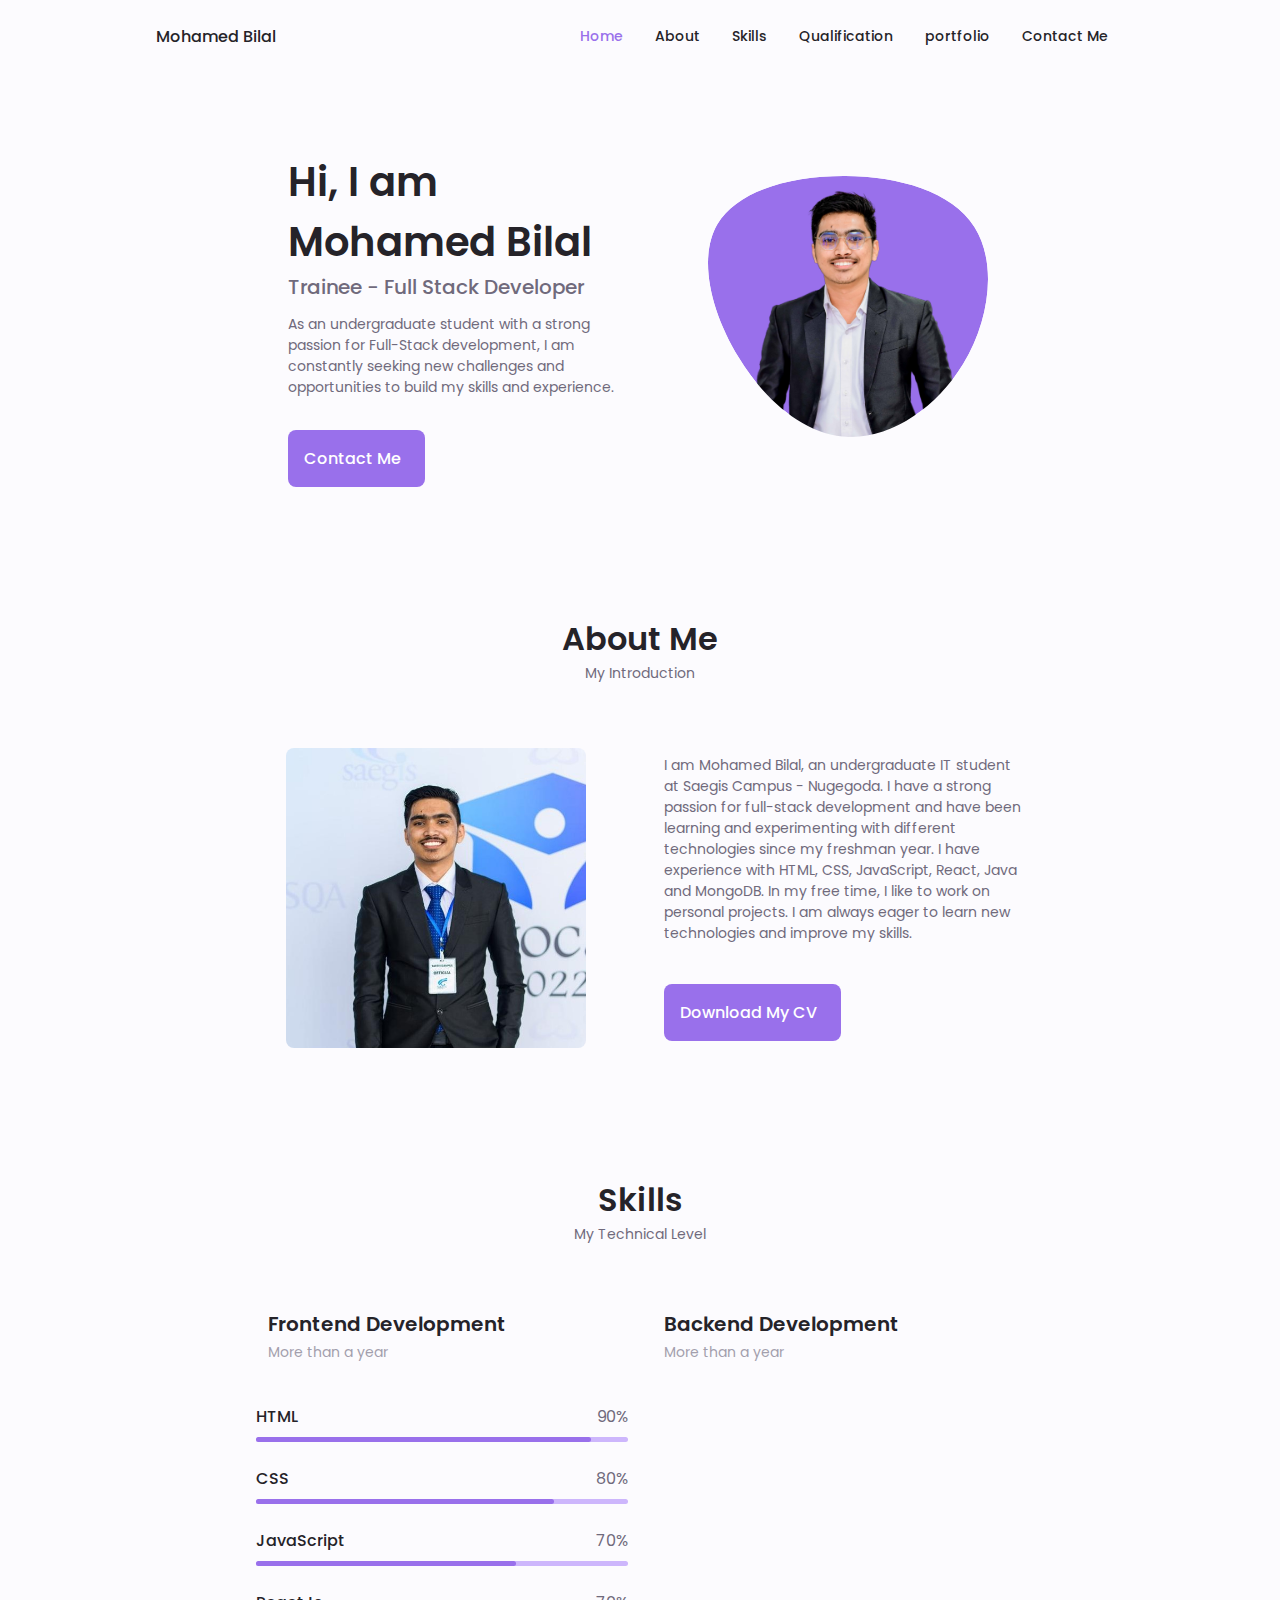
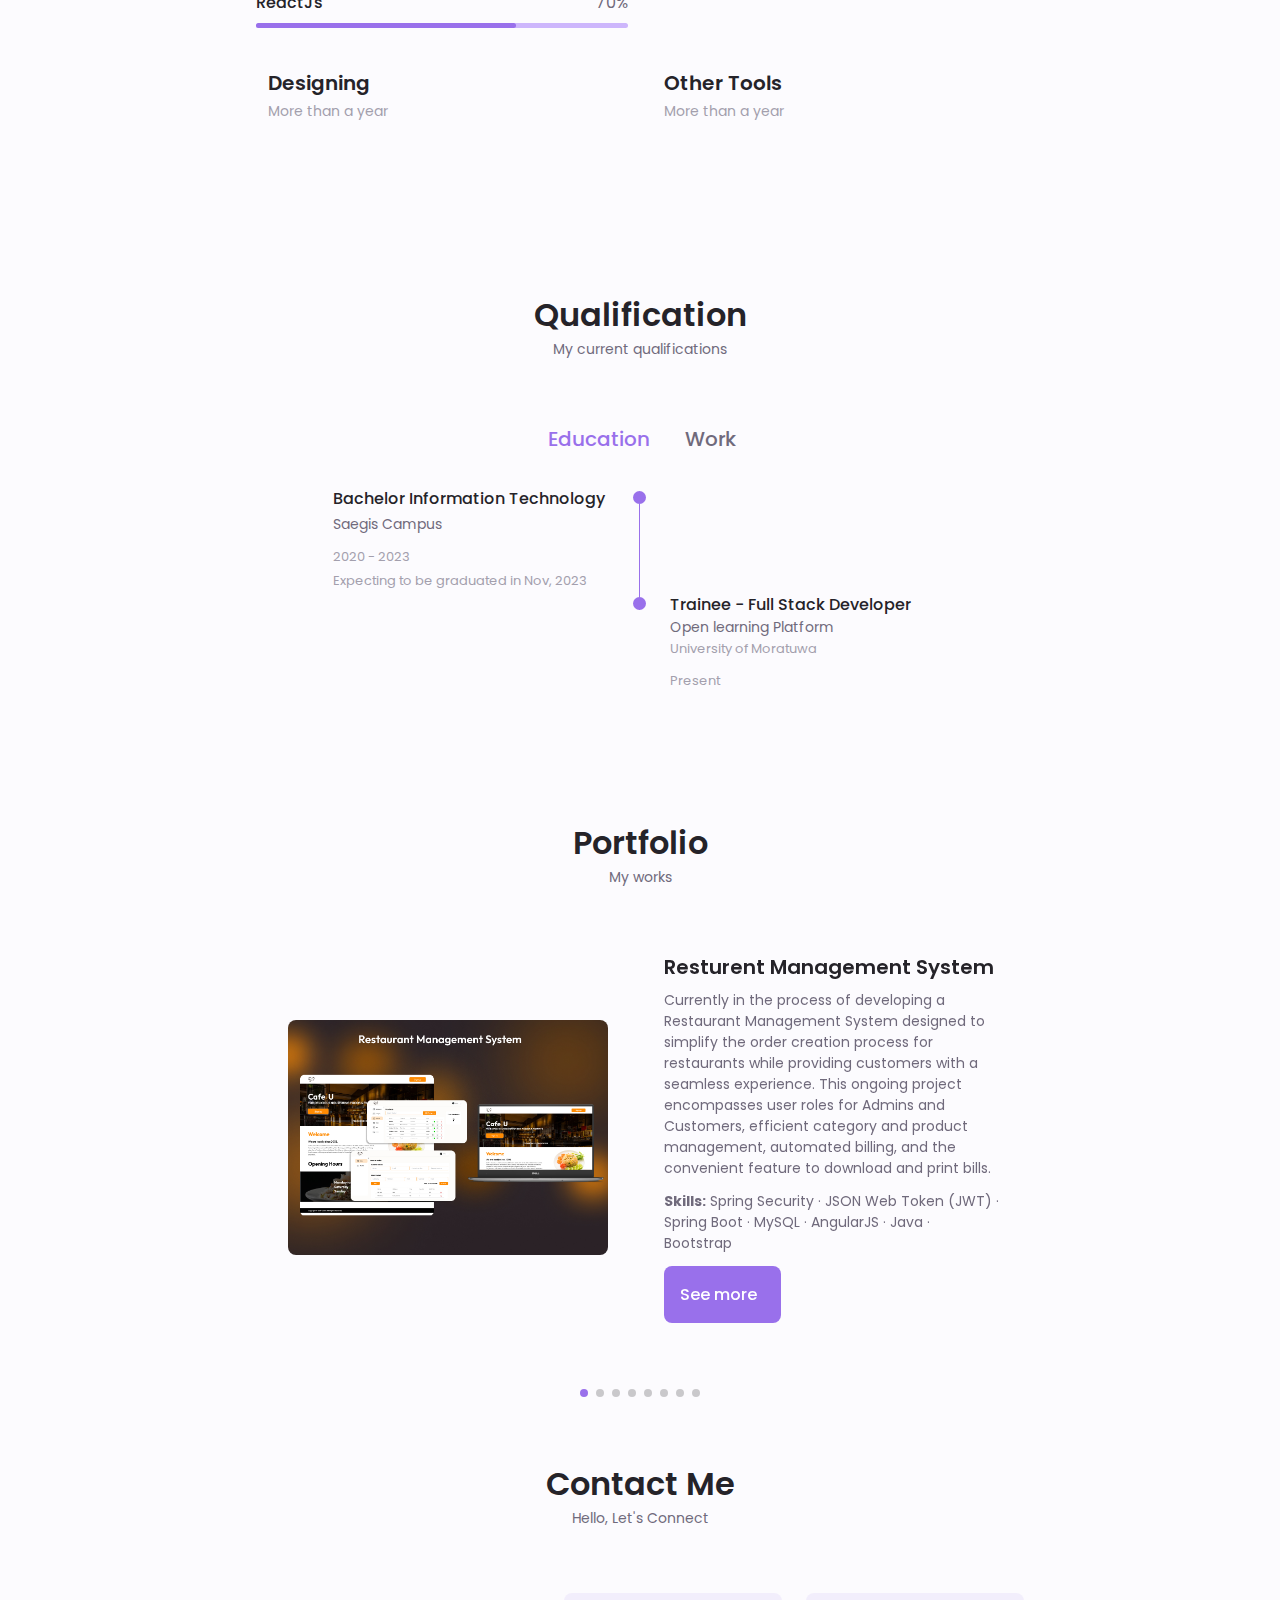
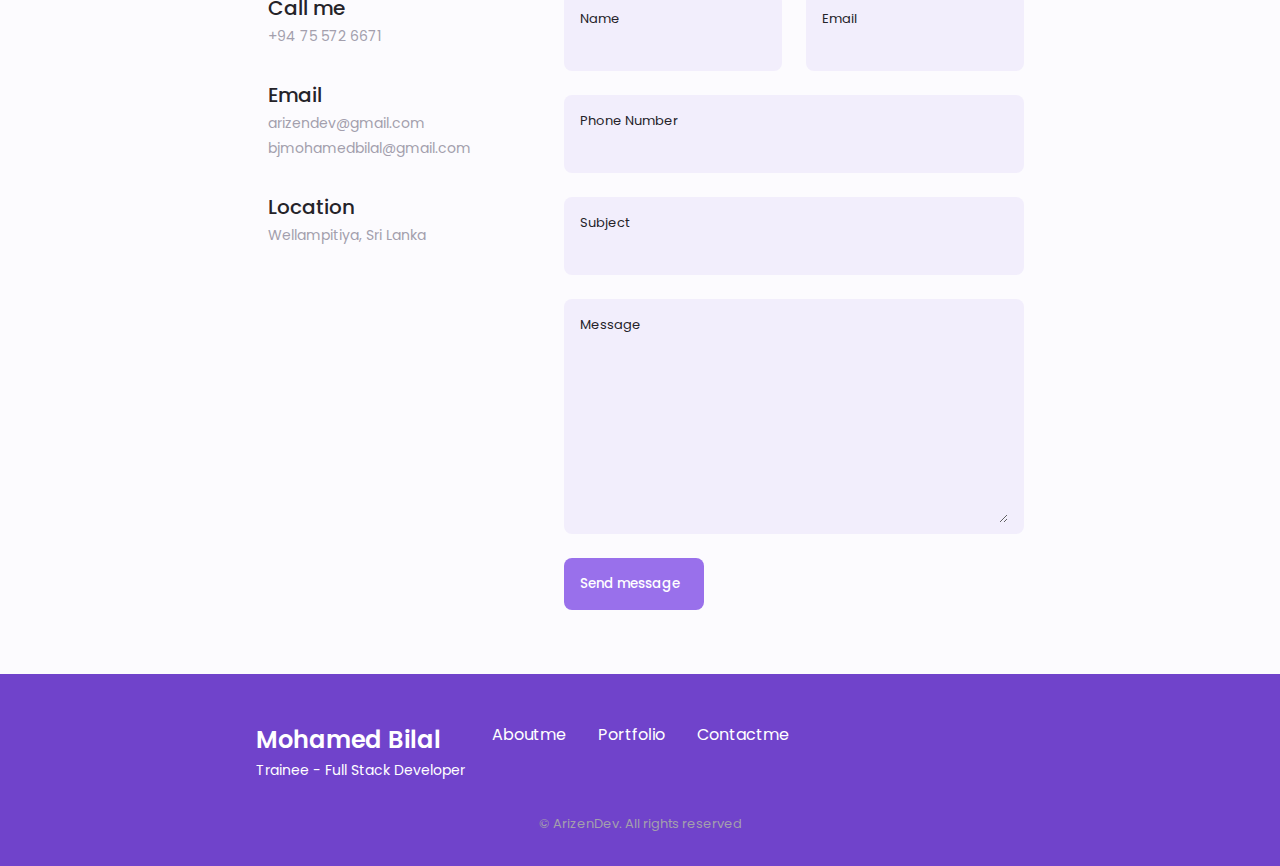
==== commit a98a5992: "style update" ====
--- a/index.html
+++ b/index.html
@@ -97,7 +97,7 @@
                                     165.547 130.807 187.559 100.226 186.353C69.6454 185.297 41.0228 161.023 21.7403 
                                     129.362C2.45775 97.8511 -7.48481 59.1033 6.67581 34.5279C20.9871 10.1032 59.7028 
                                     -0.149132 97.9666 0.00163737C136.23 0.303176 174.193 10.857 190.312 36.4879Z"/>
-                                    <image class="home__blob-img" x="-5" y="5" href="./assets/img/perfil.png"/>
+                                    <image class="home__blob-img" x="30" y="10" href="./assets/img/perfil.png"/>
                                 </g>
                             </svg> 
                             
@@ -684,7 +684,7 @@
                     
                     <div>
                       <h3 class="contact__title">Call me</h3>
-                      <span class="contact__subtitle">+94 75 461 4407</span> 
+                      <span class="contact__subtitle">+94 75 572 6671</span> 
                     </div>
                   </div>
 
@@ -693,7 +693,7 @@
                     
                     <div>
                       <h3 class="contact__title">Email</h3>
-                      <span class="contact__subtitle">bjmohamedbilal@gmail.com</span>
+                      <span class="contact__subtitle">arizendev@gmail.com <br/ > bjmohamedbilal@gmail.com</span>
                     </div>
                   </div>
 
--- a/assets/css/styles.css
+++ b/assets/css/styles.css
@@ -291,7 +291,7 @@
   fill: var(--first-color);
 }
 .home__blob-img{
-    width: 220px;
+    width: 150px;
       
 }
 .home__data{
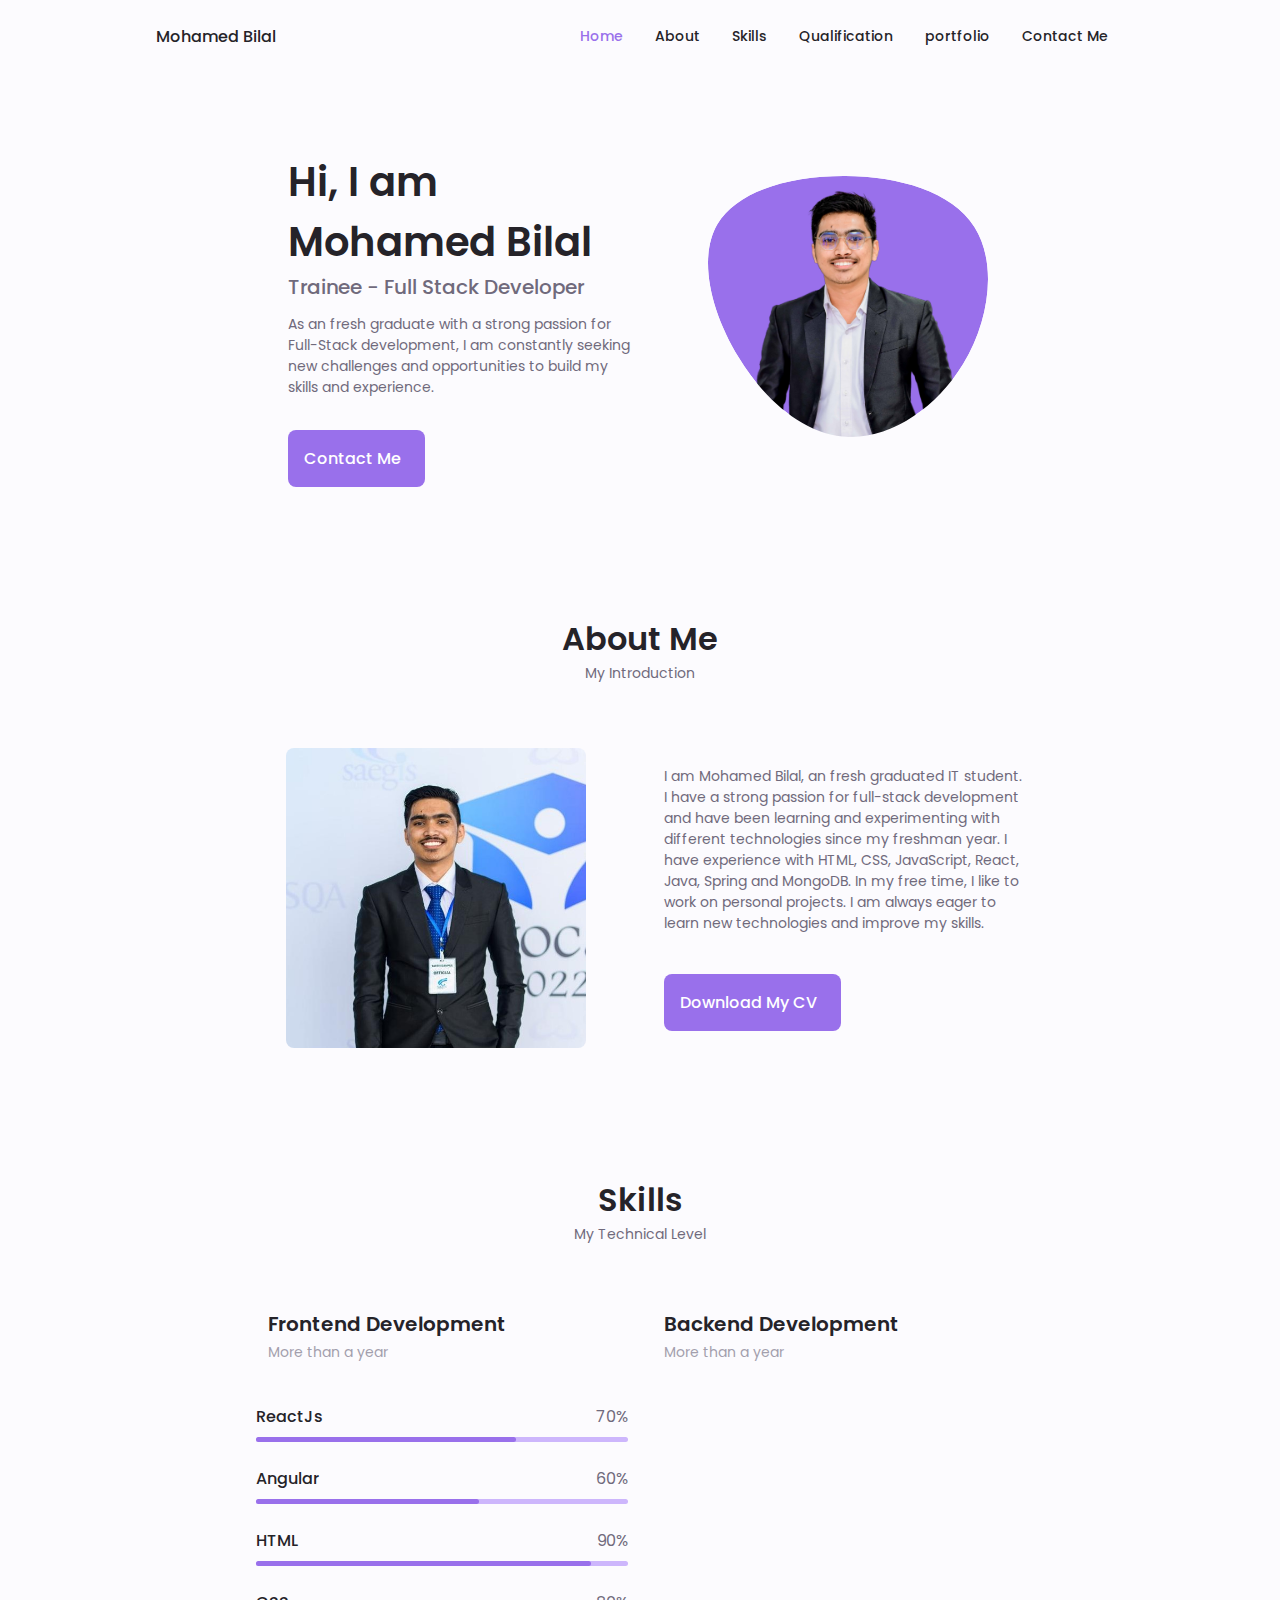
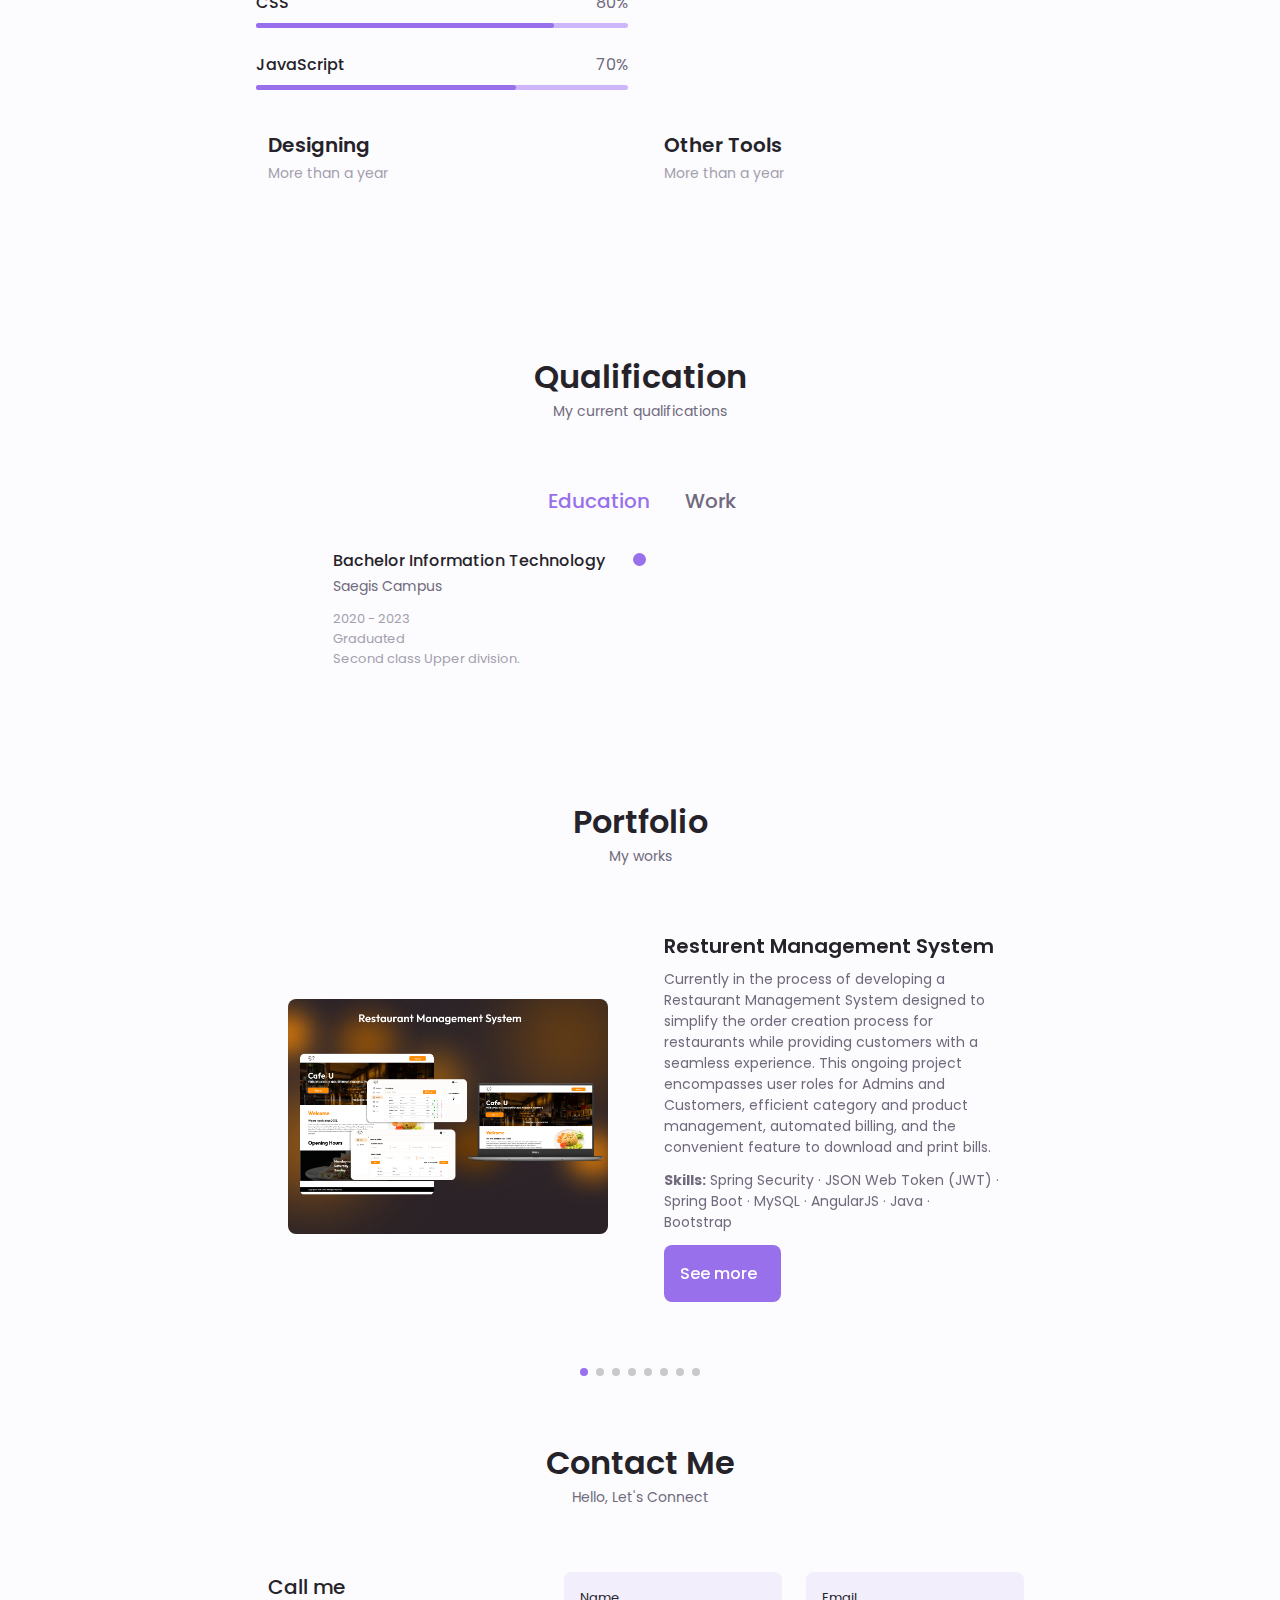
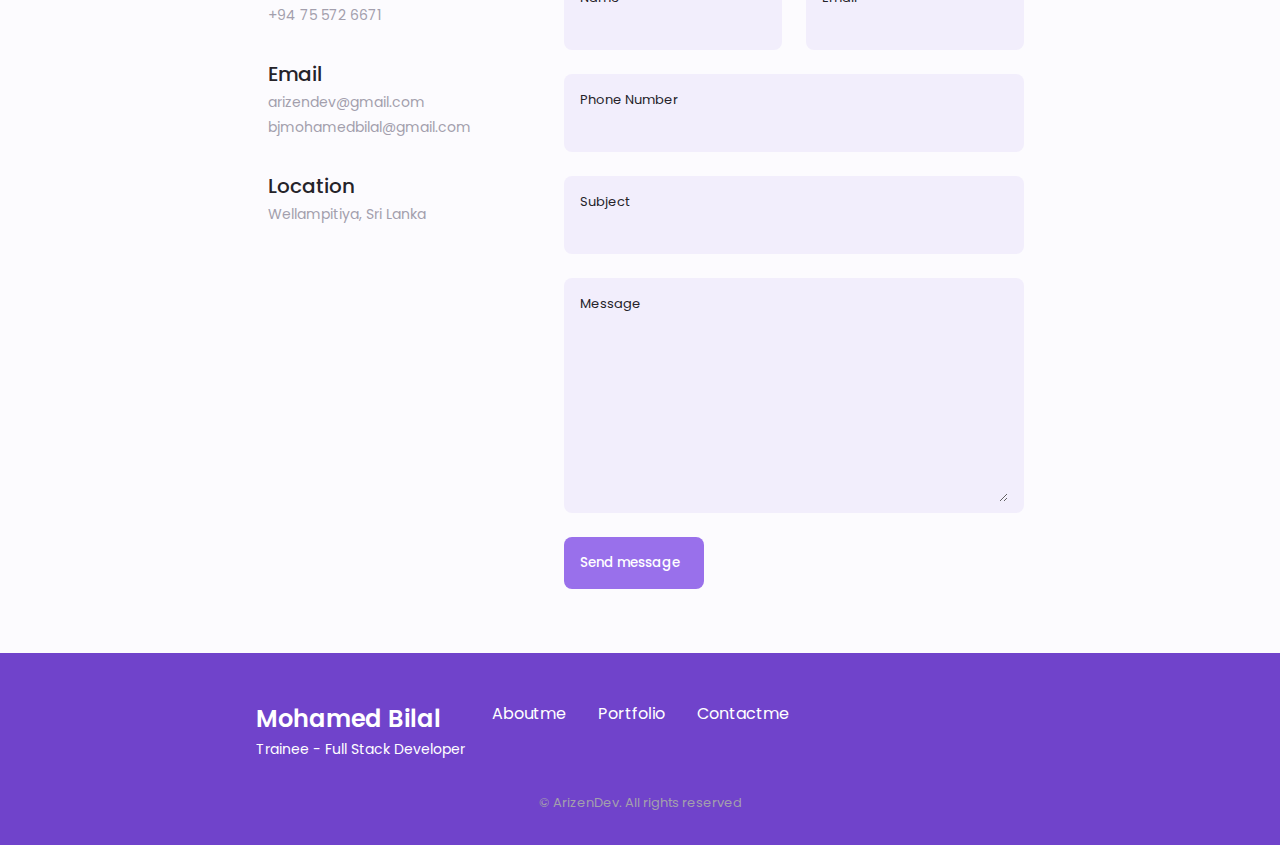
==== commit 49827aa3: "updated" ====
--- a/index.html
+++ b/index.html
@@ -12,7 +12,7 @@
         
         <!--==================== CSS ====================-->
         <link rel="stylesheet" href="assets/css/styles.css">
-
+        <link rel="icon" type="image/png" sizes="32x32" href="./assets/img/logo.png">
         <title>Mohamed Bilal</title>
     </head>
 
@@ -105,7 +105,7 @@
                         <div class="home__data">
                           <h1 class="home__title">Hi, I am Mohamed Bilal</h1>
                           <h3 class="home__subtitle">Trainee - Full Stack Developer</h3>
-                          <p class="home__description">As an undergraduate student with a strong passion for Full-Stack development, I am constantly seeking new challenges and opportunities to build my skills and experience.</p>
+                          <p class="home__description">As an fresh graduate with a strong passion for Full-Stack development, I am constantly seeking new challenges and opportunities to build my skills and experience.</p>
                           <a href="#contact" class="button button--flex">
                             Contact Me <i class="uil uil-message button__icon"></i>
                           </a>
@@ -132,9 +132,9 @@
                   <img src="./assets/img/about.jpg" alt="" class="about__img">
 
                   <div class="about__data">
-                    <p class="about__description">I am Mohamed Bilal, an undergraduate IT student at Saegis Campus - Nugegoda. 
+                    <p class="about__description">I am Mohamed Bilal, an fresh graduated IT student. 
                       I have a strong passion for full-stack development and have been learning and experimenting with different 
-                      technologies since my freshman year. I have experience with HTML, CSS, JavaScript, React, Java and MongoDB. 
+                      technologies since my freshman year. I have experience with HTML, CSS, JavaScript, React, Java, Spring and MongoDB. 
                       In my free time, I like to work on personal projects. I am always eager to learn new technologies and improve my skills.</p>
 
                     <div class="about__button">
@@ -172,6 +172,24 @@
 
                       <div class="skills__data">
                         <div class="skills__titles">
+                          <h3 class="skills__name">ReactJs</h3>
+                          <span class="skills__number">70%</span>
+                        </div>
+                        <div class="skills__bar">
+                          <span class="skills__percentage skills__react"></span>
+                        </div>
+                      </div>
+                      <div class="skills__data">
+                        <div class="skills__titles">
+                          <h3 class="skills__name">Angular</h3>
+                          <span class="skills__number">60%</span>
+                        </div>
+                        <div class="skills__bar">
+                          <span class="skills__percentage skills__angular"></span>
+                        </div>
+                      </div>
+                      <div class="skills__data">
+                        <div class="skills__titles">
                           <h3 class="skills__name">HTML</h3>
                           <span class="skills__number">90%</span>
                         </div>
@@ -197,16 +215,6 @@
                         </div>
                         <div class="skills__bar">
                           <span class="skills__percentage skills__js"></span>
-                        </div>
-                      </div>
-
-                      <div class="skills__data">
-                        <div class="skills__titles">
-                          <h3 class="skills__name">ReactJs</h3>
-                          <span class="skills__number">70%</span>
-                        </div>
-                        <div class="skills__bar">
-                          <span class="skills__percentage skills__react"></span>
                         </div>
                       </div>
 
@@ -249,16 +257,6 @@
                         </div>
                       </div> 
 
-                      <div class="skills__data">
-                        <div class="skills__titles">
-                          <h3 class="skills__name">PHP</h3>
-                          <span class="skills__number">50%</span>
-                        </div>
-                        <div class="skills__bar">
-                          <span class="skills__percentage skills__php"></span>
-                        </div>
-                      </div>
-
                        <div class="skills__data">
                         <div class="skills__titles">
                           <h3 class="skills__name">NodeJs</h3>
@@ -323,7 +321,7 @@
                       <div class="skills__data">
                         <div class="skills__titles">
                           <h3 class="skills__name">Figma</h3>
-                          <span class="skills__number">80%</span>
+                          <span class="skills__number">90%</span>
                         </div>
                         <div class="skills__bar">
                           <span class="skills__percentage skills__figma"></span>
@@ -384,7 +382,7 @@
                       <div class="skills__data">
                         <div class="skills__titles">
                           <h3 class="skills__name">Git</h3>
-                          <span class="skills__number">60%</span>
+                          <span class="skills__number">90%</span>
                         </div>
                         <div class="skills__bar">
                           <span class="skills__percentage skills__git"></span>
@@ -440,20 +438,20 @@
                           2020 - 2023
                         </div>
                         <span class="qualification__subtitle-small">
-                          Expecting to be graduated in Nov, 2023
+                          Graduated <br> Second class Upper division.
                         </span>
                       </div>
+                      <div>
+                        <span class="qualification__rounder"></span>
+                        <!-- <span class="qualification__line"></span> -->
+                      </div>
+                     </div> 
+
+                     <!-- <div class="qualification__data">
+                      <div></div>
                       <div>
                         <span class="qualification__rounder"></span>
                         <span class="qualification__line"></span>
-                      </div>
-                     </div> 
-
-                     <div class="qualification__data">
-                      <div></div>
-                      <div>
-                        <span class="qualification__rounder"></span>
-                        <!-- <span class="qualification__line"></span> -->
                       </div>
                       <div>
                         <h3 class="qualification__title">Trainee - Full Stack Developer</h3>
@@ -470,7 +468,7 @@
                         </div>
                       </div>
                       
-                     </div> 
+                     </div>  -->
                       
                    </div>
 
@@ -526,9 +524,27 @@
                       </div>
                       <div>
                         <span class="qualification__rounder"></span>
+                        <span class="qualification__line"></span>
+                      </div>
+                     </div>
+                     <div class="qualification__data">
+                      <div></div>
+                      <div>
+                        <span class="qualification__rounder"></span>
                         <!-- <span class="qualification__line"></span> -->
                       </div>
-                     </div>
+                      <div>
+                        <h3 class="qualification__title">Intern-Java</h3>
+                        <span class="qualification__subtitle">CBC Tech Solutions Ltd.
+                          
+                        </span>
+                        <div class="qualification__calendar">
+                          <i class="uil uil-calendar-alt"></i>
+                          Nov 2023 - present
+                        </div>
+                      </div>
+                      
+                     </div> 
                      
                    </div>
                 </div>
@@ -732,7 +748,7 @@
                   </div> 
                   <input type="hidden" name="_captcha" value="false">
                   <input type="hidden" name="_template" value="table">
-                  <input type="hidden" name="_next" value="https://bilal025.github.io/Bilal-portfolio-website/Thanks.html">
+                  <input type="hidden" name="_next" value="https://mohamed-bilal-portfolio.netlify.app/Thanks.html">
                   <!-- <input type="hidden" name="_next" value="http://127.0.0.1:5500/Thanks.html"> -->
                   <!-- <input type="hidden" name="_autoresponse" value="your custom message">-->
 
--- a/assets/css/styles.css
+++ b/assets/css/styles.css
@@ -431,8 +431,11 @@
 .skills__react{
   width: 70%;
 }
+.skills__angular{
+  width: 60%;
+}
 .skills__git{
-  width: 80%;
+  width: 90%;
 }
 .skills__wp{
   width: 70%;
@@ -459,7 +462,7 @@
   width: 50%;
 }
 .skills__figma{
-  width: 80%;
+  width: 90%;
 }
 .skills__xd{
   width: 70%;
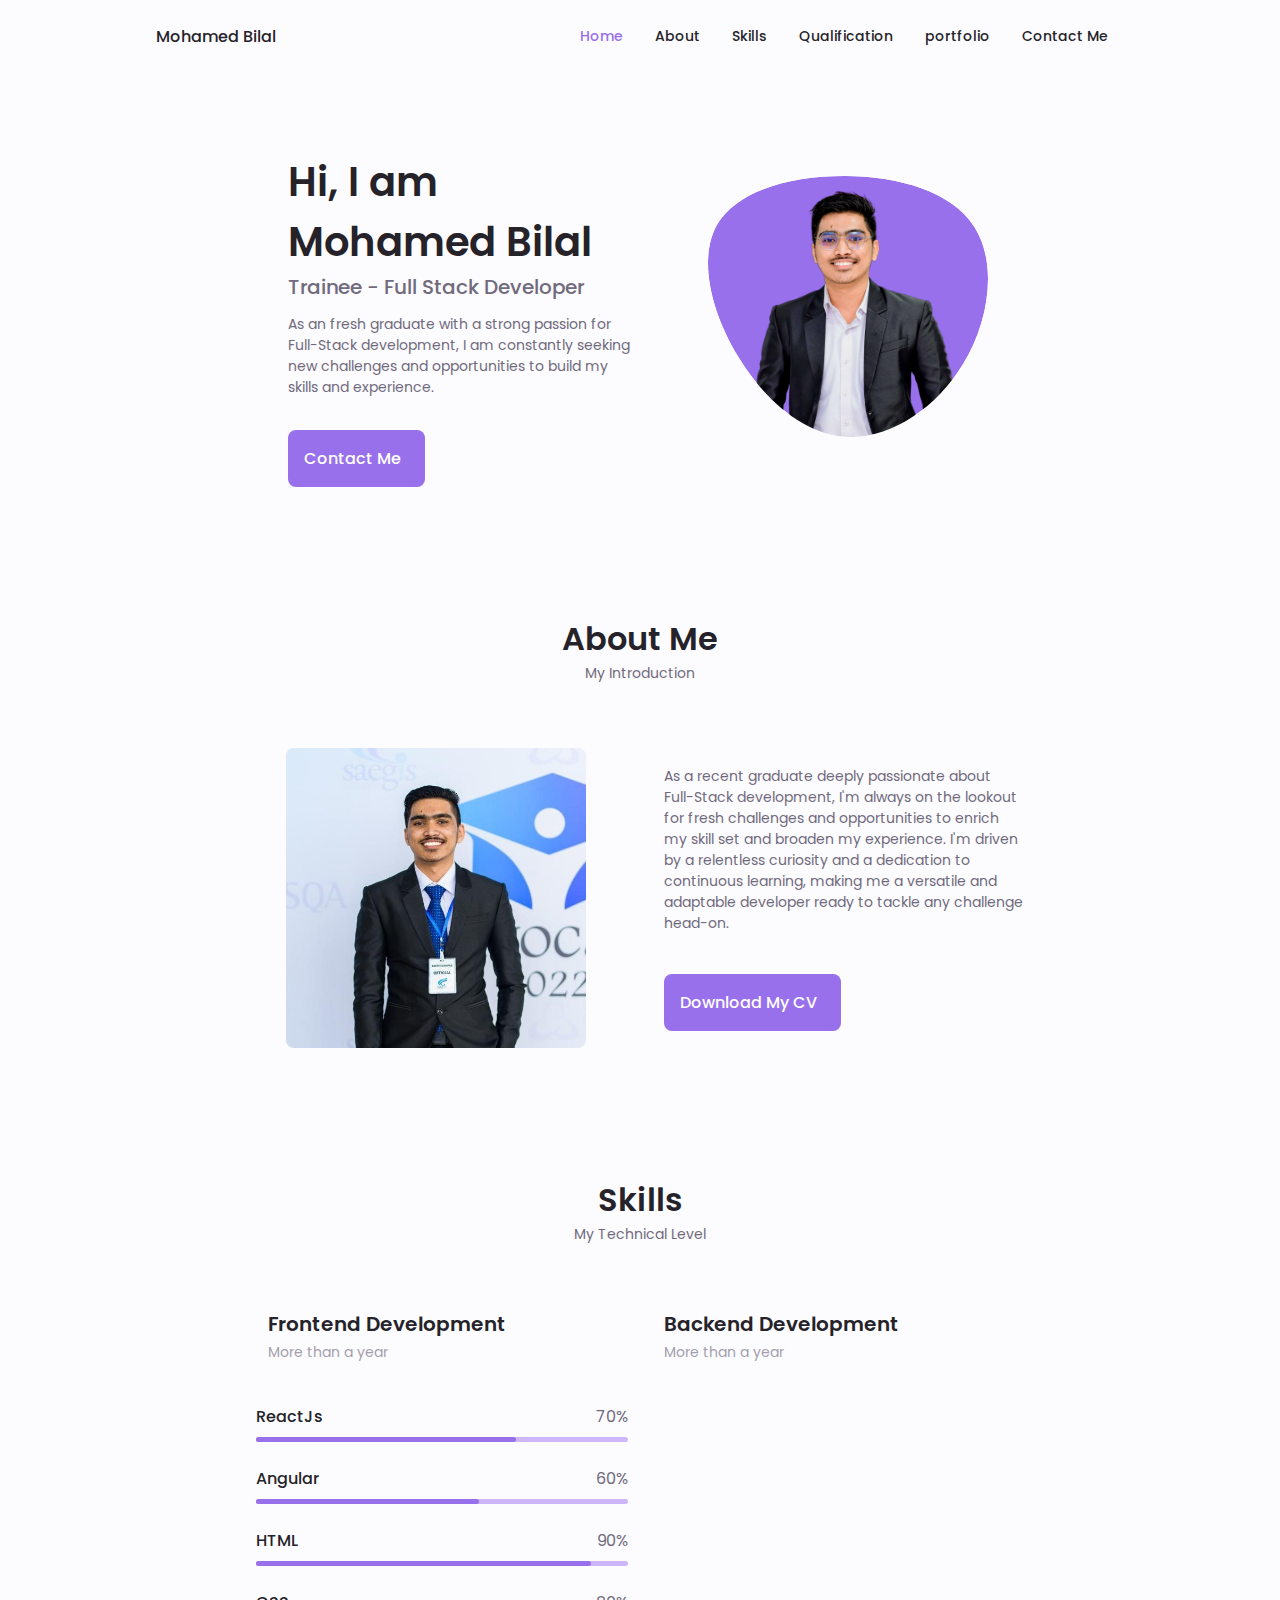
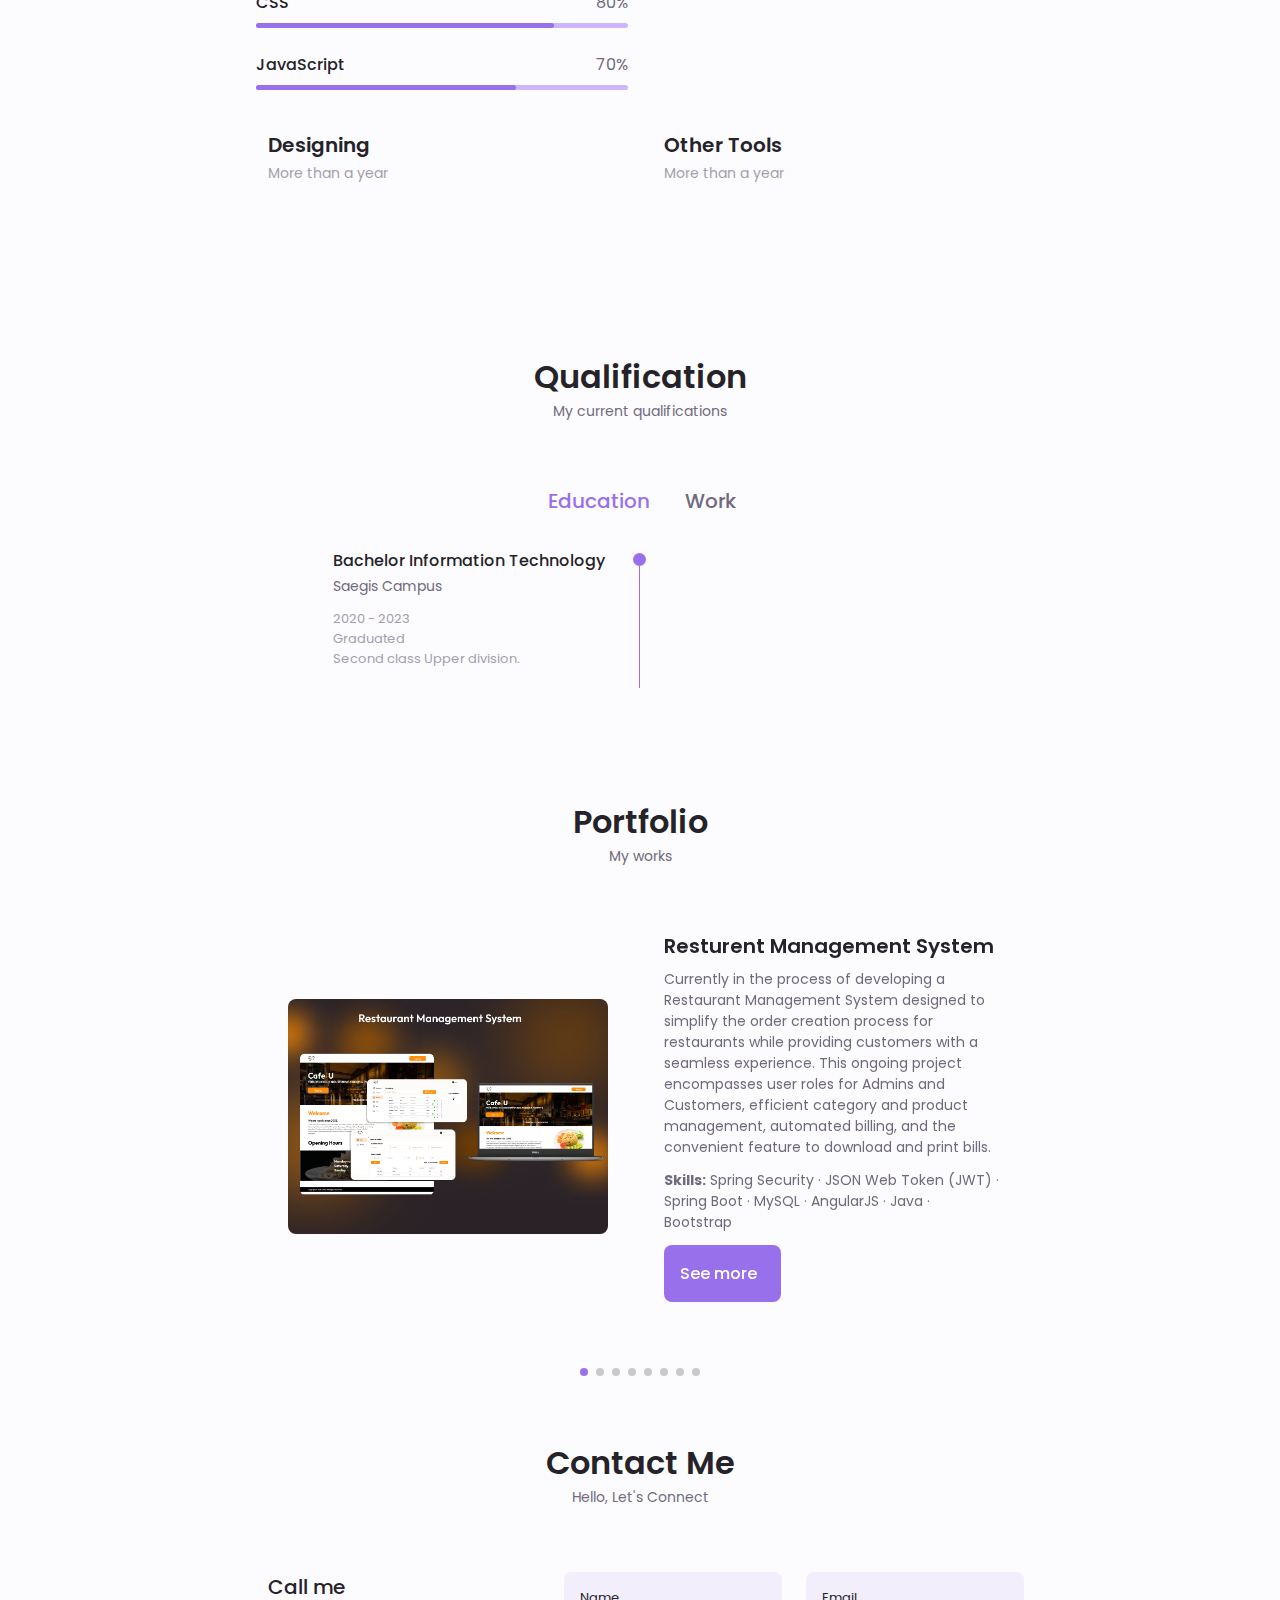
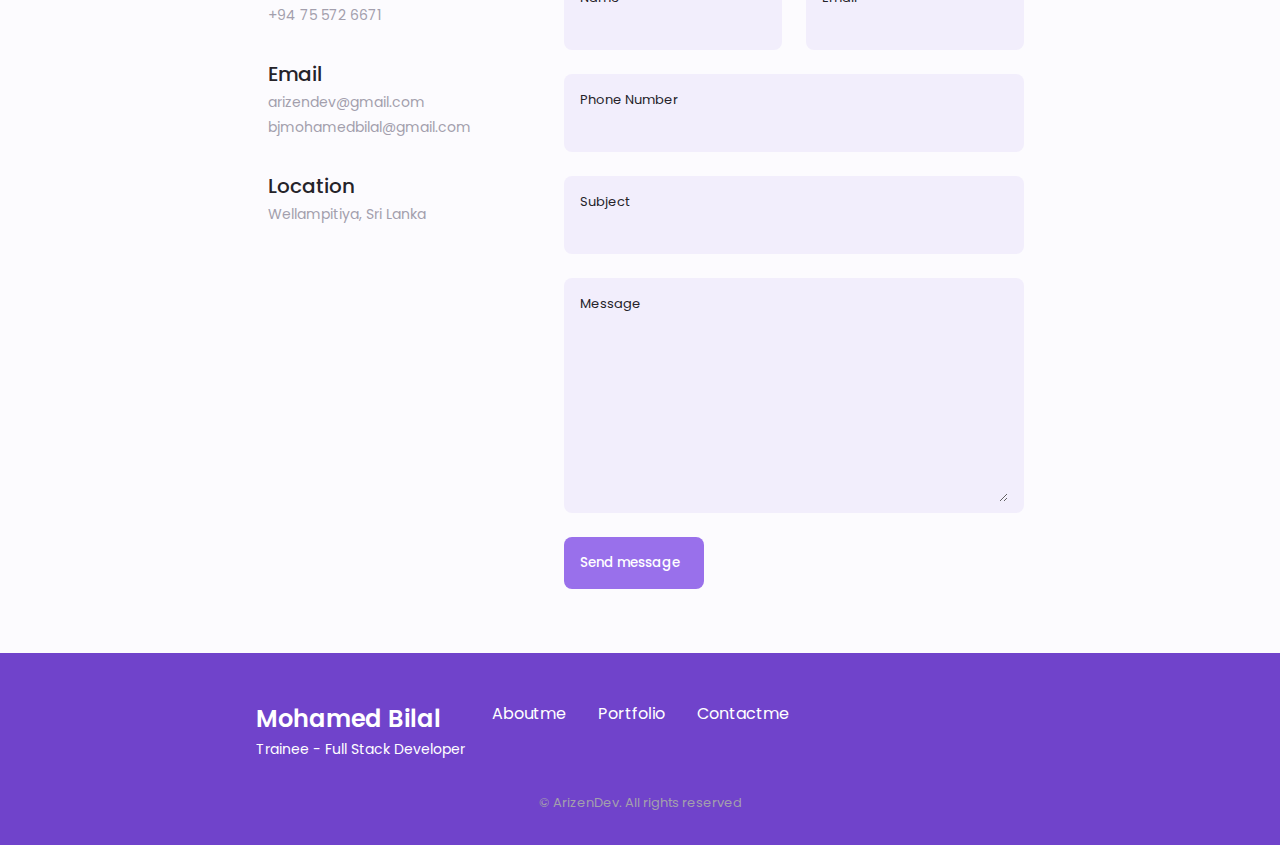
==== commit 7eb42508: "updated" ====
--- a/index.html
+++ b/index.html
@@ -132,10 +132,7 @@
                   <img src="./assets/img/about.jpg" alt="" class="about__img">
 
                   <div class="about__data">
-                    <p class="about__description">I am Mohamed Bilal, an fresh graduated IT student. 
-                      I have a strong passion for full-stack development and have been learning and experimenting with different 
-                      technologies since my freshman year. I have experience with HTML, CSS, JavaScript, React, Java, Spring and MongoDB. 
-                      In my free time, I like to work on personal projects. I am always eager to learn new technologies and improve my skills.</p>
+                    <p class="about__description">As a recent graduate deeply passionate about Full-Stack development, I'm always on the lookout for fresh challenges and opportunities to enrich my skill set and broaden my experience. I'm driven by a relentless curiosity and a dedication to continuous learning, making me a versatile and adaptable developer ready to tackle any challenge head-on.</p>
 
                     <div class="about__button">
                       <div>
@@ -443,7 +440,7 @@
                       </div>
                       <div>
                         <span class="qualification__rounder"></span>
-                        <!-- <span class="qualification__line"></span> -->
+                        <span class="qualification__line"></span>
                       </div>
                      </div> 
 
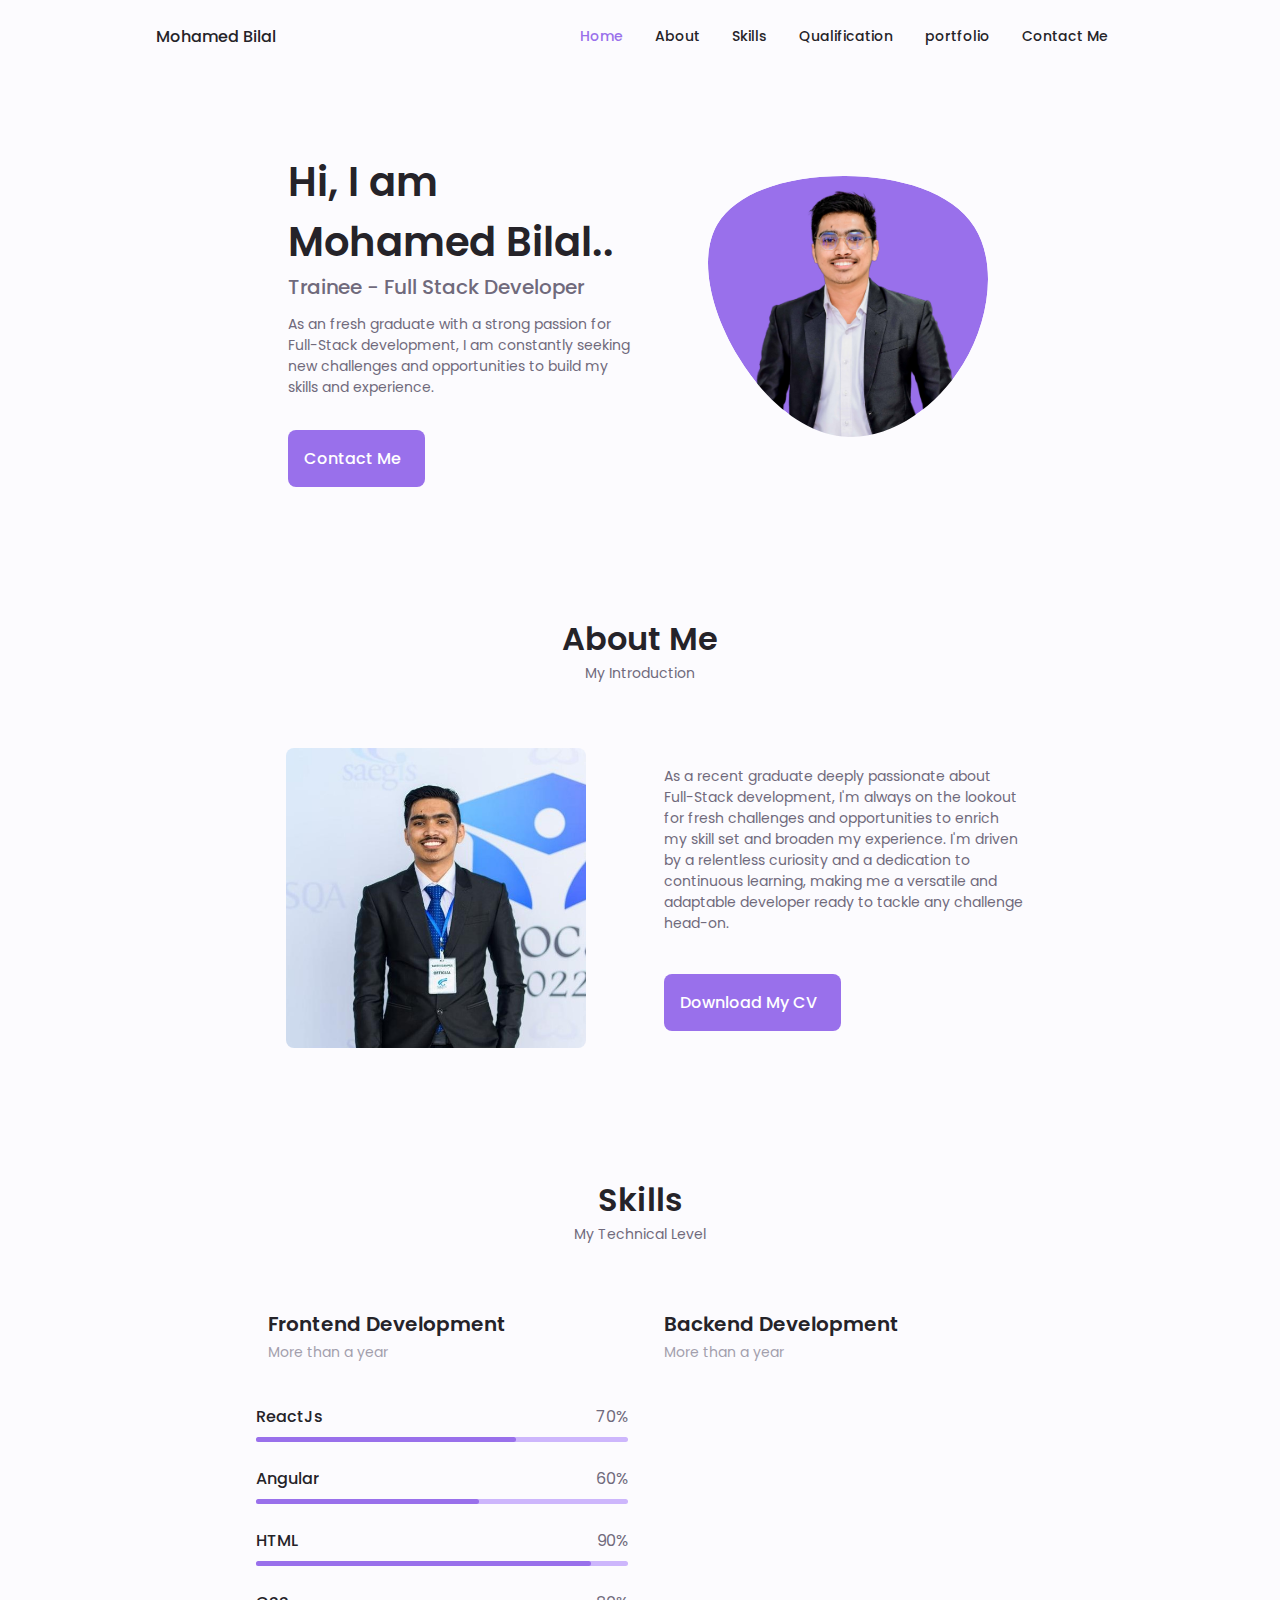
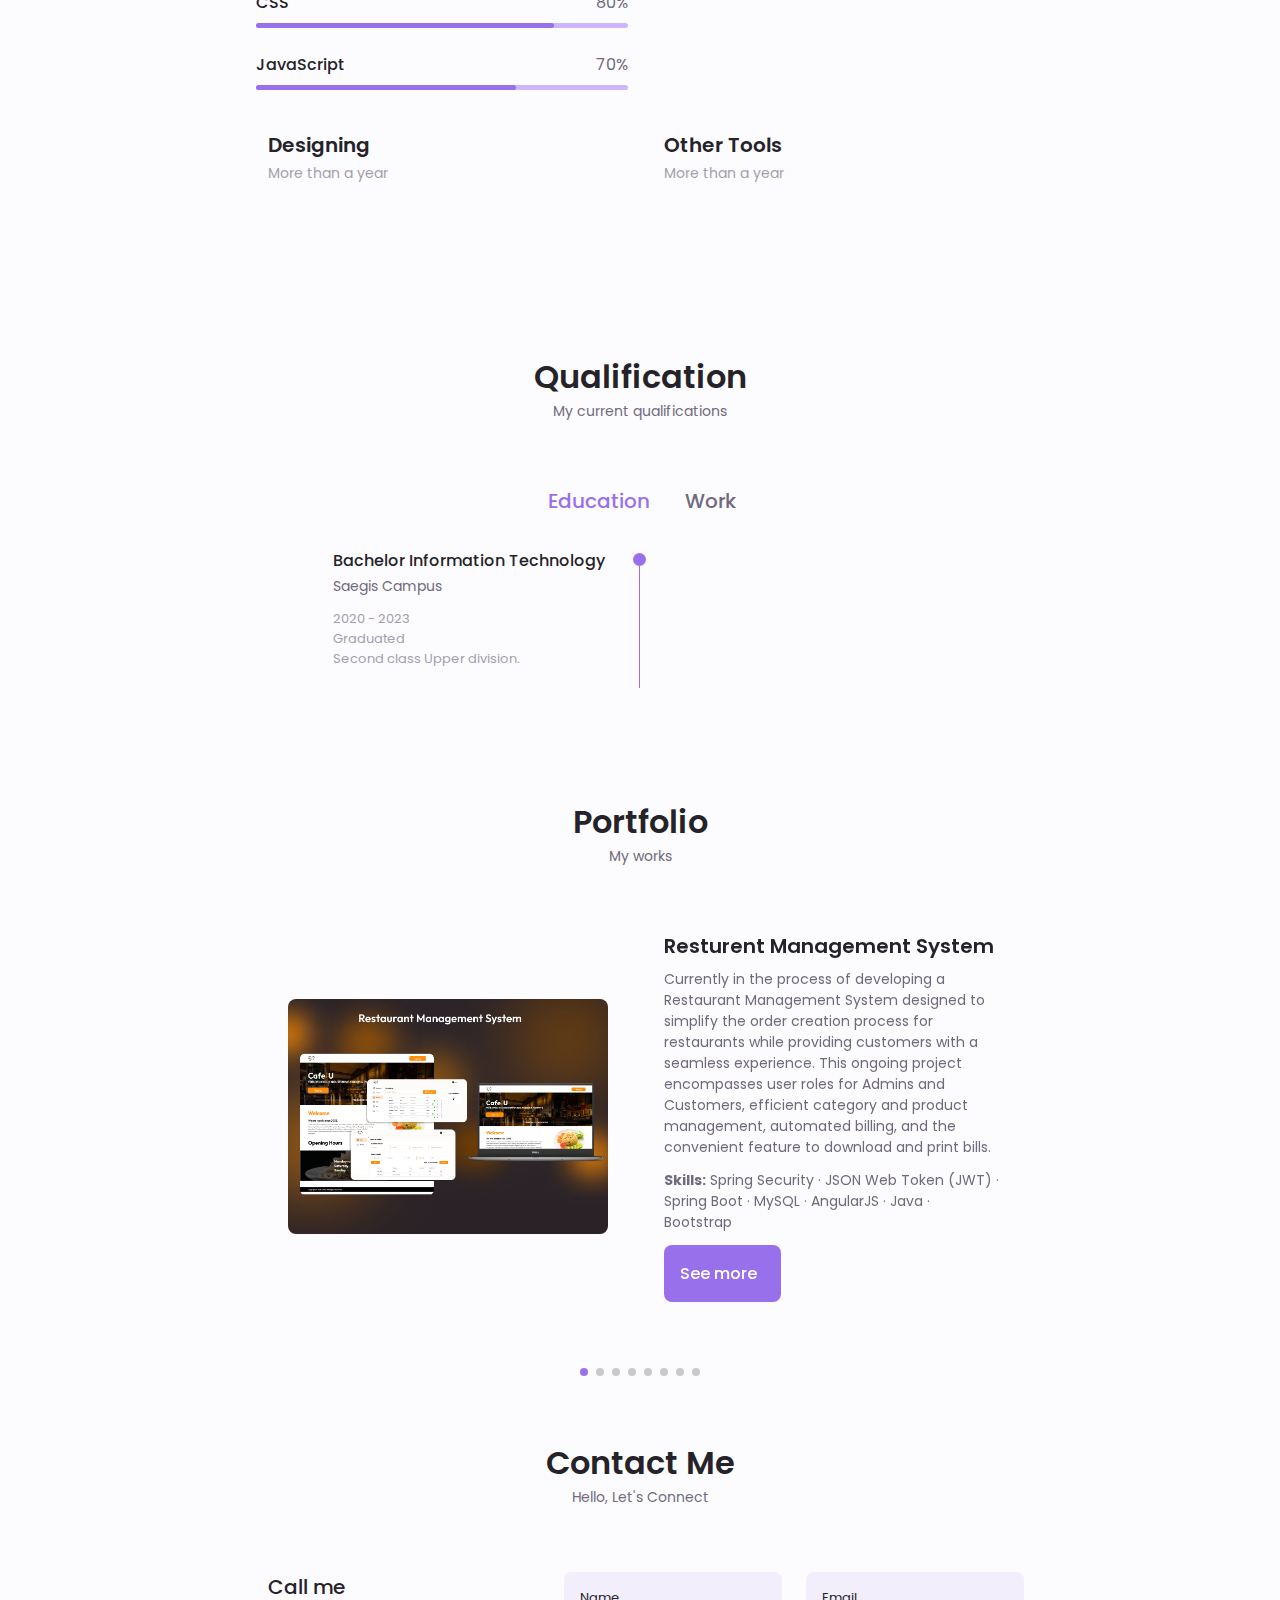
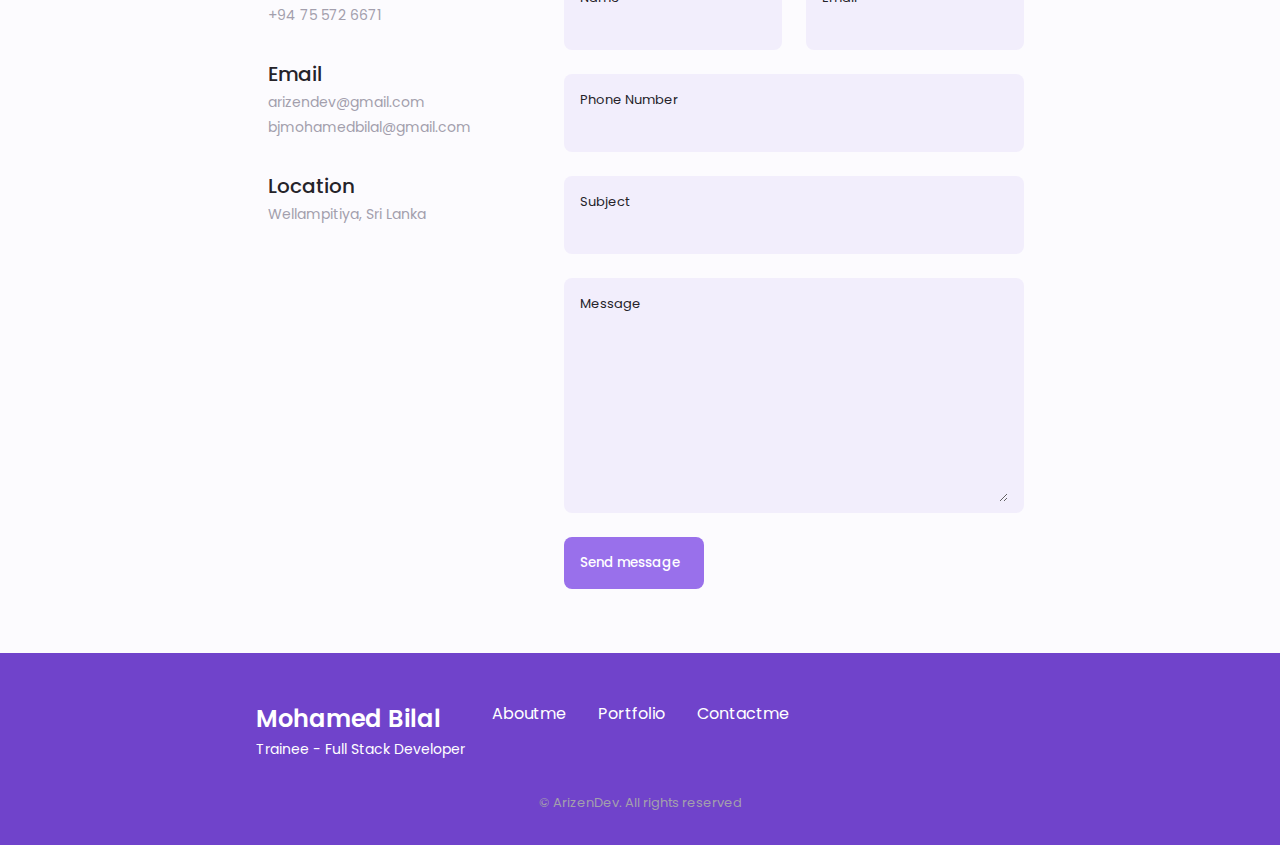
==== commit f597750c: "test change" ====
--- a/index.html
+++ b/index.html
@@ -103,7 +103,7 @@
                             
                         </div>
                         <div class="home__data">
-                          <h1 class="home__title">Hi, I am Mohamed Bilal</h1>
+                          <h1 class="home__title">Hi, I am Mohamed Bilal..</h1>
                           <h3 class="home__subtitle">Trainee - Full Stack Developer</h3>
                           <p class="home__description">As an fresh graduate with a strong passion for Full-Stack development, I am constantly seeking new challenges and opportunities to build my skills and experience.</p>
                           <a href="#contact" class="button button--flex">
